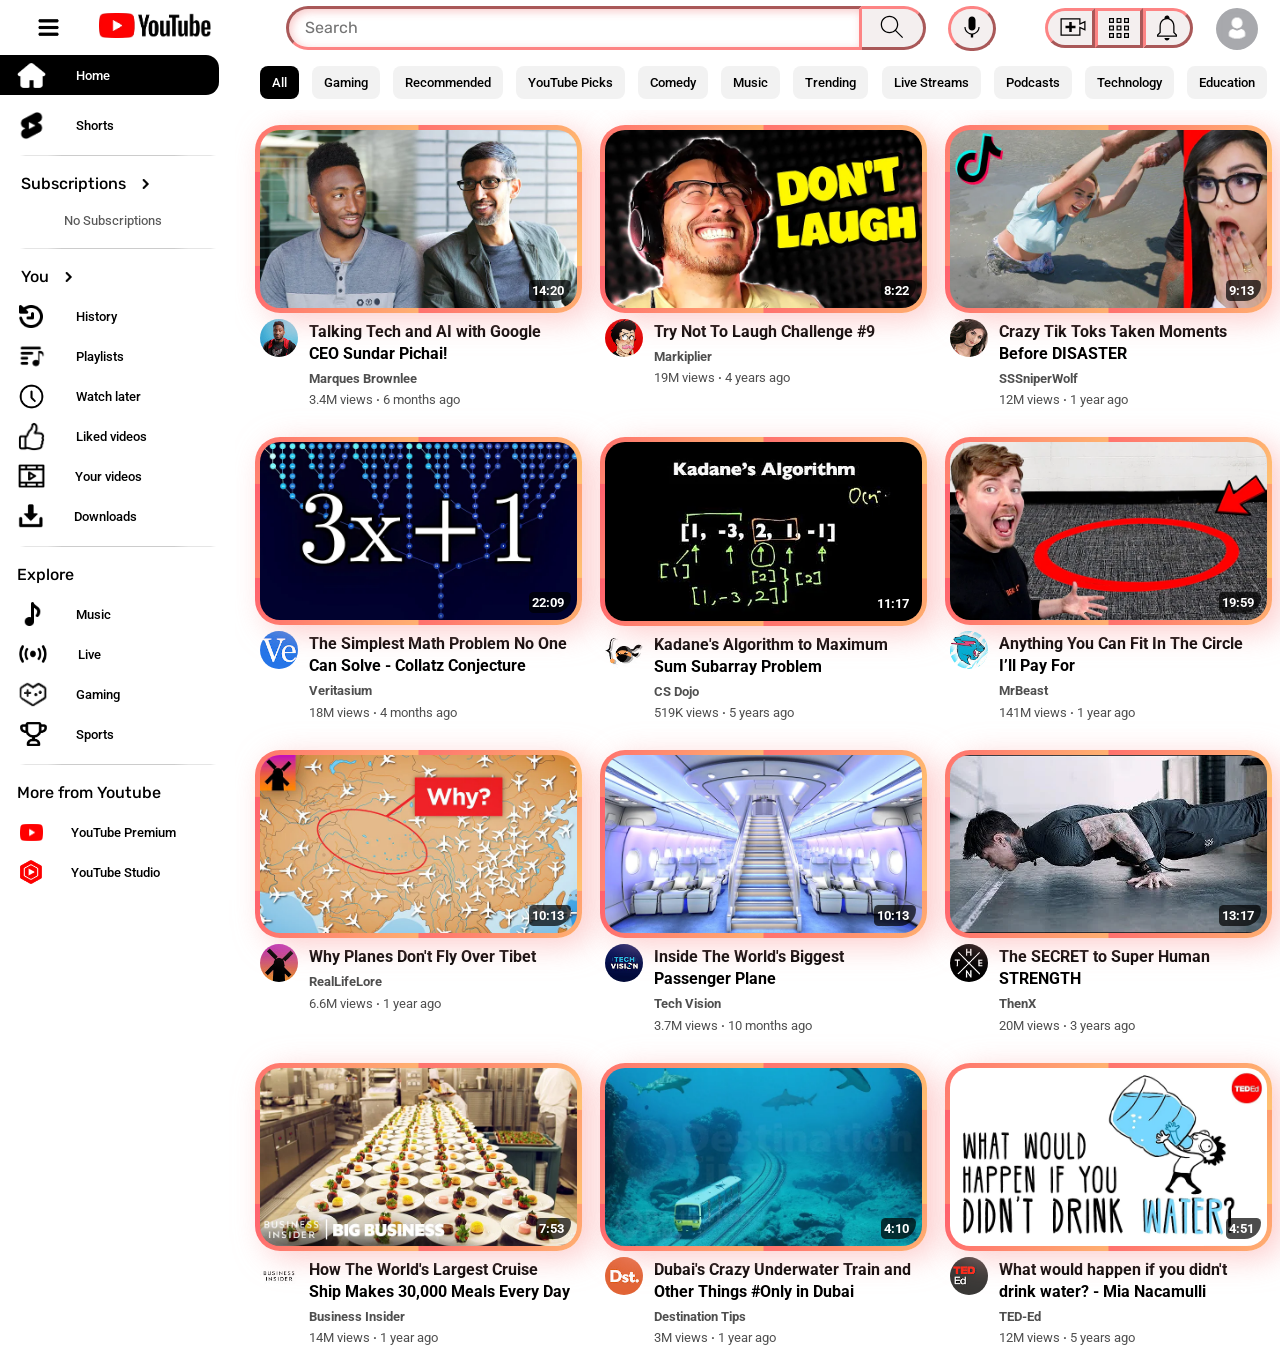
==== index.html @ a6d48680 "commit" ====
<!DOCTYPE html>
<html lang="en">
<head>
  <meta charset="UTF-8">
  <meta name="viewport" content="width=device-width, initial-scale=1.0">
  <title>YouTube - Home Of Videos</title>
  <link rel="preconnect" href="https://fonts.googleapis.com">
  <link rel="preconnect" href="https://fonts.gstatic.com" crossorigin>
  <link href="https://fonts.googleapis.com/css2?family=Rubik:ital,wght@0,300..900;1,300..900&display=swap" rel="stylesheet">
  <link rel="preconnect" href="https://fonts.googleapis.com">
  <link rel="preconnect" href="https://fonts.gstatic.com" crossorigin>
  <link href="https://fonts.googleapis.com/css2?family=Roboto:ital,wght@0,100..900;1,100..900&display=swap" rel="stylesheet">
  <link rel="stylesheet" href="styles/general.css">
  <link rel="stylesheet" href="styles/header.css">
  <link rel="stylesheet" href="styles/sidebar.css">
  <link rel="stylesheet" href="styles/video.css">
  <link rel="icon" type="image/png" href="favicon.png">
</head>
<body>

<header class="header">
  <div class="left-section">
    <button class="hamburger_menu_button">
      <img class="hamburger_menu" src="icons/hamburger-menu.png" alt="Sidebar-Toggle">
      <div class="tooltip">Sidebar Toggle</div>
    </button>
 
    <a class="youtube_header_button" href="https://www.youtube.com/">
      <img class="youtube_icon" src="icons/youtube_icon.png" alt="Youtube">
      <div class="tooltip">Home</div>
    </a>
  </div>

  <div class="middle-section">
    <div class="search-container">
      <input class="search_bar" type="text" placeholder="Search">
      <button class="search-button">
        <img class="search-icon" src="icons/search.svg">
        <div class="tooltip">Search</div>
      </button>
    </div>
    <button class="voice-button">
      <img class="voice-icon" src="icons/voice-search-icon.svg">
      <div class="tooltip">Search with your voice</div>
    </button>
  </div>

  <div class="right-section">
    <button class="upload-button">
      <img class="upload-icon" src="icons/upload.svg">
      <div class="tooltip">Create</div>
    </button>

    <button class="youtube-apps-button">
      <img class="youtube-apps-icon" src="icons/youtube-apps.svg">
      <div class="tooltip">Youtube Apps</div>
    </button>

    <button class="notifications-button">
      <img class="notifications-icon" src="icons/notifications.svg">
      <div class="tooltip">Notifications</div>
    </button>

    <button class="search-mobile-button">
      <img class="search-mobile" src="icons/search.svg">
      <div class="tooltip">Search</div>
    </button>

    <div class="channel-container">
      <button class="my-channel-button">
        <img class="my-channel-icon" src="channel_pfp/my-channel.png">
        <div class="tooltip">Your Channel</div>
      </button>

      <div class="channel-items">

        <div class="channel-info">
          <img class="my-channel-icon2" src="channel_pfp/my-channel.png">
          <div class="user-texts">
            <b class="user-text">Hi, User</b>
            <b class="user-text2">@default_handle</b>
            <b class="view-channel">View Channel</b>
          </div>
          <div class="divider-channel">
            <hr class="channel-divider">
          </div>
        </div>

        <div class="channel-buttons">
          <button class="google-account-button">
            <img class="google-account" src="icons/google-icon.png"> Google Account
          </button>

          <a href="https://youtube.com/channel_switcher">
            <button class="switch-account-button">
            <img class="switch-account" src="icons/switch-account.png">
            Switch Account
            <img class="right-arrow" src="icons/right-arrow.png">
          </button>
          </a>

          <button class="sign-out-button">
            <img class="sign-out" src="icons/sign-out.png"> Sign Out
          </button>

          <div class="divider">
            <hr class="section-divider">
          </div>
          <a href="https://studio.youtube.com/channel/">
            <button class="youtube-studio-button">
              <img class="youtube-studio" src="icons/youtube-studio.png"> YouTube Studio
            </button>
          </a>

          <a href="https://www.youtube.com/paid_memberships?ybp=mAEK">
            <button class="purchases-memberships-button">
              <img class="purchases-memberships" src="icons/purchases-memberships.png">
              Purchases & Memberships
            </button>
          </a>

          <div class="divider">
            <hr class="section-divider">
          </div>

          <a href="https://myaccount.google.com/u/0/yourdata/youtube?hl=en">
            <button class="your-data-button">
              <img class="your-data" src="icons/your-data.png"> Your Data In YouTube
            </button>
          </a>

          <button class="appearence-button">
            <img class="appearence" src="icons/appearence.png">
            Appearence: Light
            <img class="right-arrow2" src="icons/right-arrow.png">
          </button>

          <button class="display-lang-button">
            <img class="display-lang" src="icons/display-lang.png">
            Display Language: English
            <img class="right-arrow3" src="icons/right-arrow.png">
          </button>

          <button class="restricted-mode-button">
            <img class="restricted-mode" src="icons/restricted-mode.png">
            Restricted Mode: Off
            <img class="right-arrow4" src="icons/right-arrow.png">
          </button>

          <button class="location-button">
            <img class="location" src="icons/location.png">
            Location: Egypt
            <img class="right-arrow5" src="icons/right-arrow.png">
          </button>

          <button class="keyboard-shortcuts-button">
            <img class="keyboard-shortcuts" src="icons/keyboard.png">
            Keyboard Shortcuts
          </button>

          <div class="divider">
            <hr class="section-divider">
          </div>

          <a href="https://www.youtube.com/account">
            <button class="settings-button">
              <img class="settings" src="icons/settings.png"> Settings
            </button>
          </a>

          <div class="divider">
            <hr class="section-divider">
          </div>

          <button class="help-button">
            <img class="help" src="icons/help.png"> Help
          </button>

          <button class="feedback-button">
            <img class="feedback" src="icons/feedback.png"> Send Feedback
          </button>
        </div>

      </div>
    </div>
  </div>

</header>

  <section class="categories">
    <button class="mobile_sidebar_button">
      <img class="mobile_sidebar" src="icons/navigation.png">
    </button>
    <button class="category_all">All</button>
    <button>Gaming</button>
    <button>Recommended</button>
    <button>YouTube Picks</button>
    <button>Comedy</button>
    <button>Music</button>
    <button>Trending</button>
    <button>Live Streams</button>
    <button>Podcasts</button>
    <button>Technology</button>
    <button>Education</button>
    <button>Tutorials & How-To</button>
    <button>Reviews</button>
    <button>Reactions</button>
    <button>Vlogs</button>
    <button>Travel</button>
    <button>Food & Cooking</button>
    <button>Fitness</button>
    <button>Sports</button>
    <button>Highlights</button>
    <button>News</button>
    <button>Documentaries</button>
    <button>Science</button>
    <button>Animation</button>
    <button>Short Films</button>
    <button>DIY & Crafts</button>
    <button>ASMR</button>
    <button>Pranks</button>
    <button>Challenges</button>
    <button>Interviews</button>
    <button>Fashion</button>
    <button>Beauty</button>
    <button>Motivation</button>
    <button>Finance</button>
    <button>Business</button>
    <button>Startups</button>
    <button>Coding & Development</button>
    <button>AI & Machine Learning</button>
    <button>Photography</button>
    <button>Filmmaking</button>
    <button>History</button>
    <button>Cars & Motors</button>
    <button>Pets & Animals</button>
    <button>Nature</button>
    <button>Horror</button>
    <button>Mystery</button>
    <button>True Crime</button>
    <button>Kids</button>
    <button>Family</button>
    <button>Culture</button>
    <button>Memes & Internet Trends</button>
  </section>

  <nav class="sidebar">
    <div class="sidebar-buttons">
      <a href="https://youtube.com"><button class="sidebar_home_button"><img class="sidebar_home" src="icons/home.png">Home</button></a>
      <a href="https://www.youtube.com/shorts/"><button class="sidebar_shorts_button"><img class="sidebar_shorts" src="icons/shorts.png">Shorts</button></a>
    </div>
    <div class="divider">
      <hr class="section-divider">
    </div>
    <div class="subscriptions">
      <a href="https://www.youtube.com/feed/subscriptions"><p class="side_p1">Subscriptions <img class="right-arrow6" src="icons/right-arrow.png"></p></a>
      <p class="side_none1">No Subscriptions</p>
    <div class="divider">
      <hr class="section-divider-custom1">
    </div>
    <div class="you_data">
      <a href="https://www.youtube.com/feed/you"><p class="side_p2">You <img class="right-arrow7" src="icons/right-arrow.png"></p></a>
    </div>
      <a href="https://youtube.com/feed/history"><button class="sidebar_history_button"><img class="sidebar_history" src="icons/history.png">History</button></a>
      <a href="https://youtube.com/feed/playlists"><button class="sidebar_playlists_button"><img class="sidebar_playlists" src="icons/playlists.png">Playlists</button></a>   
      <a href="https://www.youtube.com/playlist?list=WL"><button class="sidebar_watch_later_button"><img class="sidebar_watch_later" src="icons/watch_later.png">Watch later</button></a>   
      <a href="https://www.youtube.com/playlist?list=LL"><button class="sidebar_liked_vids_button"><img class="sidebar_liked_vids" src="icons/liked_vids.png">Liked videos</button></a>   
      <a href="https://studio.youtube.com/channel/"><button class="sidebar_your_vids_button"><img class="sidebar_your_vids" src="icons/your_videos.png">Your videos</button></a>   
      <a href="https://youtube.com/feed/downloads"><button class="sidebar_downloads_button"><img class="sidebar_downloads" src="icons/downloaded.png">Downloads</button></a>   
    <div class="divider">
      <hr class="section-divider">
    </div>
    <p class="side_p3">Explore</p>
      <a href="https://www.youtube.com/channel/UC-9-kyTW8ZkZNDHQJ6FgpwQ"><button class="sidebar_music_button"><img class="sidebar_music" src="icons/music.png">Music</button></a>
      <a href="https://www.youtube.com/channel/UC4R8DWoMoI7CAwX8_LjQHig"><button class="sidebar_live_button"><img class="sidebar_live" src="icons/live.png">Live</button></a>   
      <a href="https://www.youtube.com/gaming"><button class="sidebar_gaming_button"><img class="sidebar_gaming" src="icons/gaming.png">Gaming</button></a>   
      <a href="https://www.youtube.com/channel/UCEgdi0XIXXZ-qJOFPf4JSKw"><button class="sidebar_sports_button"><img class="sidebar_sports" src="icons/trophy.png">Sports</button></a>
    <div class="divider">
      <hr class="section-divider">
    </div>
    <p class="side_p4">More from Youtube</p>
      <a href="https://www.youtube.com/premium"><button class="sidebar_premium_button"><img class="sidebar_premium" src="icons/youtube-icon.png">YouTube Premium</button></a>
      <a href="https://studio.youtube.com/"><button class="sidebar_studio_button"><img class="sidebar_studio" src="icons/youtube_studio.png">YouTube Studio</button></a>   
      <a href="https://music.youtube.com/"><button class="sidebar_yt_music_button"><img class="sidebar_yt_music" src="icons/youtube-music.png">YouTube Music</button></a>   
      <a href="https://www.youtubekids.com/?source=youtube_web"><button class="sidebar_kids_button"><img class="sidebar_kids" src="icons/youtube_kids.png">YouTube Kids</button></a>
    <div class="divider">
      <hr class="section-divider">
    </div>
      <a href="https://www.youtube.com/account"><button class="sidebar_settings_button"><img class="sidebar_settings" src="icons/settings.png">Settings</button></a>
      <a href="https://www.youtube.com/reporthistory"><button class="sidebar_report_history_button"><img class="sidebar_report_history" src="icons/report-history.png">Report history</button></a>   
      <button class="sidebar_help_button"><img class="sidebar_help" src="icons/help.png">Help</button>
      <button class="sidebar_feedback_button"><img class="sidebar_feedback" src="icons/feedback.png">Send feedback</button>
    <div class="divider">
      <hr class="section-divider">
    </div>
    <div class="sidebar_about_container">
      <a href="https://youtube.com/about/"><p>About</p></a>
      <a href="https://youtube.com/about/press/"><p>Press</p></a>
      <a href="https://youtube.com/about/copyright/"><p>Copyright</p></a>
      <a href="https://youtube.com/t/contact_us/"><p>Contact us</p></a>
      <a href="https://youtube.com/creators/"><p>Creators</p></a>
      <a href="https://youtube.com/ads/"><p>Advertise</p></a>
      <a href="https://developers.google.com/youtube"><p>Developers</p></a>
      <div class="sidebar_info_container">
        <a href="https://youtube.com/t/terms"><p>Terms</p></a>
        <a href="https://youtube.com/t/privacy"><p>Privacy</p></a>
        <a href="https://youtube.com/about/policies/"><p>Policy & Safety</p></a>
        <a href="https://www.youtube.com/howyoutubeworks/?utm_campaign=ytgen&utm_source=ythp&utm_medium=LeftNav&utm_content=txt&u=https%3A%2F%2Fwww.youtube.com%2Fhowyoutubeworks%3Futm_source%3Dythp%26utm_medium%3DLeftNav%26utm_campaign%3Dytgen"><p>How YouTube works</p></a>
        <a href="https://www.youtube.com/new"><p>Test new features</p></a>
      </div>
      <p class="sidebar_app_info">© 2026 Google LLC</p>
    </div>
    </div>
  </nav>

  <main class="main-content">

    <section class="video-section">
      <div class="video-grid">
        <div class="video-preview">
          <div class="thumbnail-row">
            <a href="https://www.youtube.com/watch?v=n2RNcPRtAiY">
              <img class="thumbnail" src="thumbnails/thumbnail-1.jpg" alt="Talking Tech and AI with Google CEO Sundar Pichai!">
            </a>
            <div class="video-time_length">14:20</div>
          </div>
          <div class="video-info-grid">
            <div class="channel">
              <img class="pfp" src="channel_pfp/channel-1.jpeg" alt="Marques Brownlee">
            </div>
            <div class="video-info">
              <p class="video-text">Talking Tech and AI with Google CEO Sundar Pichai!</p>
              <p class="video-author">Marques Brownlee</p>
              <p class="video-stats">3.4M views <b>·</b> 6 months ago</p>
            </div>
          </div>
        </div>

        <div class="video-preview">
          <div class="thumbnail-row">
            <a href="https://www.youtube.com/watch?v=mP0RAo9SKZk">
              <img class="thumbnail" src="thumbnails/thumbnail-2.webp" alt="Try Not To Laugh Challenge #9">
            </a>
            <div class="video-time_length">8:22</div>
          </div>
          <div class="video-info-grid">
            <div class="channel">
              <img class="pfp" src="channel_pfp/channel-2.jpeg" alt="Markiplier">
            </div>
            <div class="video-info">
              <p class="video-text">Try Not To Laugh Challenge #9</p>
              <p class="video-author">Markiplier</p>
              <p class="video-stats">19M views <b>·</b> 4 years ago</p>
            </div>
          </div>
        </div>

        <div class="video-preview">
          <div class="thumbnail-row">
            <a href="https://www.youtube.com/watch?v=FgjPQQeTh1w">
              <img class="thumbnail" src="thumbnails/thumbnail-3.webp" alt="Crazy Tik Toks Taken Moments Before DISASTER">
            </a>
            <div class="video-time_length">9:13</div>
          </div>
          <div class="video-info-grid">
            <div class="channel">
              <img class="pfp" src="channel_pfp/channel-3.jpeg" alt="SSSniperWolf">
            </div>
            <div class="video-info">
              <p class="video-text">Crazy Tik Toks Taken Moments Before DISASTER</p>
              <p class="video-author">SSSniperWolf</p>
              <p class="video-stats">12M views <b>·</b> 1 year ago</p>
            </div>
          </div>
        </div>

        <div class="video-preview">
          <div class="thumbnail-row">
            <a href="https://www.youtube.com/watch?v=094y1Z2wpJg">
              <img class="thumbnail" src="thumbnails/thumbnail-4.webp" alt="The Simplest Math Problem No One Can Solve - Collatz Conjecture">
            </a>
            <div class="video-time_length">22:09</div>
          </div>
          <div class="video-info-grid">
            <div class="channel">
              <img class="pfp" src="channel_pfp/channel-4.jpeg" alt="Veritasium">
            </div>
            <div class="video-info">
              <p class="video-text">The Simplest Math Problem No One Can Solve - Collatz Conjecture</p>
              <p class="video-author">Veritasium</p>
              <p class="video-stats">18M views <b>·</b> 4 months ago</p>
            </div>
          </div>
        </div>

        <div class="video-preview">
          <div class="thumbnail-row">
            <a href="https://www.youtube.com/watch?v=86CQq3pKSUw">
              <img class="thumbnail" src="thumbnails/thumbnail-5.webp" alt="Kadane's Algorithm to Maximum Sum Subarray Problem">
            </a>
            <div class="video-time_length">11:17</div>
          </div>
          <div class="video-info-grid">
            <div class="channel">
              <img class="pfp" src="channel_pfp/channel-5.jpeg" alt="CS Dojo">
            </div>
            <div class="video-info">
              <p class="video-text">Kadane's Algorithm to Maximum Sum Subarray Problem</p>
              <p class="video-author">CS Dojo</p>
              <p class="video-stats">519K views <b>·</b> 5 years ago</p>
            </div>
          </div>
        </div>

        <div class="video-preview">
          <div class="thumbnail-row">
            <a href="https://www.youtube.com/watch?v=yXWw0_UfSFg">
              <img class="thumbnail" src="thumbnails/thumbnail-6.webp" alt="Anything You Can Fit In The Circle I’ll Pay For">
            </a>
            <div class="video-time_length">19:59</div>
          </div>
          <div class="video-info-grid">
            <div class="channel">
              <img class="pfp" src="channel_pfp/channel-6.jpeg" alt="MrBeast">
            </div>
            <div class="video-info">
              <p class="video-text">Anything You Can Fit In The Circle I’ll Pay For</p>
              <p class="video-author">MrBeast</p>
              <p class="video-stats">141M views <b>·</b> 1 year ago</p>
            </div>
          </div>
        </div>

        <div class="video-preview">
          <div class="thumbnail-row">
            <a href="https://www.youtube.com/watch?v=fNVa1qMbF9Y">
              <img class="thumbnail" src="thumbnails/thumbnail-7.webp" alt="Why Planes Don't Fly Over Tibet">
            </a>
            <div class="video-time_length">10:13</div>
          </div>
          <div class="video-info-grid">
            <div class="channel">
              <img class="pfp" src="channel_pfp/channel-7.jpeg" alt="RealLifeLore">
            </div>
            <div class="video-info">
              <p class="video-text">Why Planes Don't Fly Over Tibet</p>
              <p class="video-author">RealLifeLore</p>
              <p class="video-stats">6.6M views <b>·</b> 1 year ago</p>
            </div>
          </div>
        </div>

        <div class="video-preview">
          <div class="thumbnail-row">
            <a href="https://www.youtube.com/watch?v=lFm4EM1juls">
              <img class="thumbnail" src="thumbnails/thumbnail-8.webp" alt="Inside The World's Biggest Passenger Plane">
            </a>
            <div class="video-time_length">10:13</div>
          </div>
          <div class="video-info-grid">
            <div class="channel">
              <img class="pfp" src="channel_pfp/channel-8.jpeg" alt="Tech Vision">
            </div>
            <div class="video-info">
              <p class="video-text">Inside The World's Biggest Passenger Plane</p>
              <p class="video-author">Tech Vision</p>
              <p class="video-stats">3.7M views <b>·</b> 10 months ago</p>
            </div>
          </div>
        </div>

        <div class="video-preview">
          <div class="thumbnail-row">
            <a href="https://www.youtube.com/watch?v=ixmxOlcrlUc">
              <img class="thumbnail" src="thumbnails/thumbnail-9.webp" alt="The SECRET to Super Human STRENGTH">
            </a>
            <div class="video-time_length">13:17</div>
          </div>
          <div class="video-info-grid">
            <div class="channel">
              <img class="pfp" src="channel_pfp/channel-9.jpeg" alt="ThenX">
            </div>
            <div class="video-info">
              <p class="video-text">The SECRET to Super Human STRENGTH</p>
              <p class="video-author">ThenX</p>
              <p class="video-stats">20M views <b>·</b> 3 years ago</p>
            </div>
          </div>
        </div>

        <div class="video-preview">
          <div class="thumbnail-row">
            <a href="https://www.youtube.com/watch?v=R2vXbFp5C9o">
              <img class="thumbnail" src="thumbnails/thumbnail-10.webp" alt="How The World's Largest Cruise Ship Makes 30,000 Meals Every Day">
            </a>
            <div class="video-time_length">7:53</div>
          </div>
          <div class="video-info-grid">
            <div class="channel">
              <img class="pfp" src="channel_pfp/channel-10.jpeg" alt="Business Insider">
            </div>
            <div class="video-info">
              <p class="video-text">How The World's Largest Cruise Ship Makes 30,000 Meals Every Day</p>
              <p class="video-author">Business Insider</p>
              <p class="video-stats">14M views <b>·</b> 1 year ago</p>
            </div>
          </div>
        </div>

        <div class="video-preview">
          <div class="thumbnail-row">
            <a href="https://www.youtube.com/watch?v=0nZuYyXET3s">
              <img class="thumbnail" src="thumbnails/thumbnail-11.webp" alt="Dubai's Crazy Underwater Train and Other Things #Only in Dubai">
            </a>
            <div class="video-time_length">4:10</div>
          </div>
          <div class="video-info-grid">
            <div class="channel">
              <img class="pfp" src="channel_pfp/channel-11.jpeg" alt="Destination Tips">
            </div>
            <div class="video-info">
              <p class="video-text">Dubai's Crazy Underwater Train and Other Things #Only in Dubai</p>
              <p class="video-author">Destination Tips</p>
              <p class="video-stats">3M views <b>·</b> 1 year ago</p>
            </div>
          </div>
        </div>

        <div class="video-preview">
          <div class="thumbnail-row">
            <a href="https://www.youtube.com/watch?v=9iMGFqMmUFs">
              <img class="thumbnail" src="thumbnails/thumbnail-12.webp" alt="What would happen if you didn't drink water? - Mia Nacamulli">
            </a>
            <div class="video-time_length">4:51</div>
          </div>
          <div class="video-info-grid">
            <div class="channel">
              <img class="pfp" src="channel_pfp/channel-12.jpeg" alt="Destination Tips">
            </div>
            <div class="video-info">
              <p class="video-text">What would happen if you didn't drink water? - Mia Nacamulli</p>
              <p class="video-author">TED-Ed</p>
              <p class="video-stats">12M views <b>·</b> 5 years ago</p>
            </div>
          </div>
        </div>

      </div>
    </section>
  </main>

  <nav class="mobile-nav"></nav>

  <script>
    const channelContainer = document.querySelector('.channel-container');
    const channelIcon = document.querySelector('.my-channel-icon');

    channelIcon.addEventListener('click', e => {
      e.stopPropagation();
      channelContainer.classList.toggle('active');
    });

    document.addEventListener('click', e => {
      if (!channelContainer.contains(e.target)) {
        channelContainer.classList.remove('active');
      }
    });
  </script>

  <script>
    if ("serviceWorker" in navigator) {
      navigator.serviceWorker.register("/sw.js");
    }
  </script>
</body>
</html>
---- styles/general.css ----
* {
  scrollbar-width: auto;
  scrollbar-color: rgb(223, 223, 223) white;
}

body {
  font-family: Roboto, Rubik, Arial;
  padding-top: 125px;
  padding-left: 255px;
  padding-right: 18px;
  padding-bottom: 10px;
  background: white;
  transition: padding-left 0.3s ease;
  font-family: Roboto, Arial, sans-serif; 
  margin: 0;
}

.header,
.categories {
  transform: translateZ(0);
  backface-visibility: hidden;
}

.video-grid {
  position: relative;
  z-index: 1;
}

p {
  margin-top: 0;
  margin-bottom: 0;
}

a {
  text-decoration: none;
}

.categories {
  position: fixed;
  display: flex;
  flex-wrap: nowrap;
  gap: 13px;
  visibility: visible;
  margin: 15px 1px; 
  margin-bottom: 17px;
  padding-left: 40px;
  z-index: 900;
  top: 55px;
  transform: translateY(-15px);
  left: 219px;
  right: 0;
  width: calc(100% - 255px);
  height: 55px;
  background: rgba(255, 255, 255);
  overflow-x: visible;
  overflow-y: hidden;
  scrollbar-width: none;
}

.categories button {
  display: flex;
  align-self: center;
  width: fit-content;
  white-space: nowrap;
  box-sizing: border-box;
  margin-right: 0.08px;
  border-radius: 8px;
  font-family: Roboto, Arial, sans-serif;
  padding: 9px 12px;
  border: none;
  background-color: rgb(242, 242, 242);
  transition: filter 0.15s ease-in-out;
  font-size: 13px;
  font-weight: 500;
}

.category_all {
  background-color: black !important;
  color: white !important;
}

.mobile_sidebar {
  width: 24px;
  height: 24px;
}

.mobile_sidebar_button {
  display: none !important;
  visibility: hidden;
  justify-content: center;
  align-items: center;
  background-color: rgb(239, 239, 239) !important;
  width: 45px !important; 
  height: 37px !important;  
}

.categories button:hover {
  filter: brightness(0.9);
  cursor: pointer;
}

@media (max-width: 900px) {
  .categories {
    left: 0;
    width: 100%;
    padding-left: 15px;
  }
}

@media (max-width: 768px) {
  .mobile_sidebar_button {
    display: flex !important;
    visibility: visible;
  }
}
---- styles/header.css ----
.header {
  display: flex;
  align-items: center;
  height: 55px;
  position: fixed;
  padding: 0 16px;
  z-index: 1000;
  top: 0;
  left: 0;
  right: 0;
  background: white;
}

.tooltip {
  display: flex;
  justify-self: center;
  color: white;
  position: absolute;
  background-color: rgb(174, 174, 174);
  font-family: Roboto, Rubik, Arial, sans-serif;
  padding: 5px 7px;
  padding-bottom: 6px;
  bottom: -35px;
  border-radius: 3px;
  font-weight: 550;
  z-index: 10;
  opacity: 0;
  transition: opacity 0.2s ease-in-out;
  text-wrap: nowrap;
}

.tooltip:hover {
  opacity: 0 !important;
}

.left-section {
  display: flex;
  align-items: center;
  width: 200px;
}

.hamburger_menu_button {
  background-color: white;
  padding: 4px 9px;
  padding-bottom: 3px;
  margin: 0;
  margin-top: 1px;
  margin-left: 12px;
  margin-right: 30px;
  border-radius: 100%;
  border: none;
  transition: filter 0.2s ease-in-out;
}

.hamburger_menu:hover .hamburger_menu_button {
  cursor: pointer;
  background: rgb(230, 230, 230);
}

.hamburger_menu {
  height: 27px;
  width: 23px;
}

.hamburger_menu:hover {
  cursor: pointer;
}

.hamburger_menu_button .tooltip {
  margin-left: 33px;
  bottom: -25px;
}

.hamburger_menu_button:hover .tooltip {
  opacity: 0.95;
}

.youtube_icon {
  height: 25px;
  margin-top: 0.8px;
}

.youtube_icon:hover {
  cursor: pointer;
}

.youtube_header_button .tooltip {
  font-size: 13px;
  bottom: -22px;
  margin-left: 110px;
}

.youtube_header_button:hover .tooltip {
  opacity: 0.9;
}

.middle-section {
  display: flex;
  flex: 1;
  align-items: center;
  justify-content: center;
  margin: 0 35px;
  gap: 10px;
}

.search-container {
  display: flex;
  flex: 1;
  flex-grow: 1;
  flex-shrink: 1;
  flex-basis: 0%;
  max-width: 640px;
  min-width: 0;
  padding: 0 12px;
  justify-content: center;
}

.search_bar {
  flex: 1;
  flex-grow: 1;
  flex-shrink: 1;
  flex-basis: 0%;
  width: 0;
  min-width: 0;
  height: 44px;
  font-size: 16px;
  font-weight: 410;
  border-top-left-radius: 100px;
  border-bottom-left-radius: 100px;
  padding-left: 16px;
  border-width: 3.5px;
  border-color: rgb(253, 132, 132);
  box-shadow: inset 2.5px 2.5px 8px rgba(232, 80, 80, 0.3);
  box-sizing: border-box;
  overflow: hidden;
  outline: none;
}

.search_bar::placeholder {
  font-family: Rubik, Arial, sans-serif;
}

.search-button {
  width: 64px;
  height: 44px;
  background-color: rgb(244, 239, 239);
  border-top-right-radius: 100px;
  border-bottom-right-radius: 100px;
  margin: 0;
  padding-right: 7px;
  border-width: 3.5px;
  border-color: rgb(253, 132, 132);
  border-left: none;
  transition: box-shadow 0.4s ease-in-out;
  box-sizing: border-box;
}

.search-button:hover {
  cursor: pointer;
  box-shadow: 1px 1px 20px rgba(240, 156, 156, 0.7);
}

.search-button .tooltip {
  margin-left: 42px;
}

.search-button:hover .tooltip {
  opacity: 0.9;
}

.search-icon {
  height: 34px;
  width: 30px;
}

.voice-button {
  display: flex;
  align-items: center;
  padding-bottom: 3px;
  margin-top: 1px;
  padding-right: 6px;
  height: 45px;
  width: 48px;
  background-color: rgb(244, 239, 239);
  justify-content: center;
  border-radius: 40px;
  border-width: 3.5px;
  border-color: rgb(253, 132, 132);
  transition: box-shadow 0.4s ease-in-out;
}

.voice-button:hover {
  cursor: pointer;
  box-shadow: 1px 1px 20px rgba(240, 156, 156, 0.7);
}

.voice-button:hover .tooltip {
  opacity: 0.9;
}

.voice-icon {
  height: 28px;
  width: 28px;
}

.right-section {
  display: flex;
  align-items: center;
  justify-content: flex-end;
  max-width: 210px;
}

.upload-button,
.youtube-apps-button,
.notifications-button {
  height: 40px;
  width: 45px;
  background-color: rgb(244, 239, 239);
  border-width: 3.5px;
  border-color: rgb(253, 132, 132);
  transition: box-shadow 0.2s ease-in-out;
}

.upload-button {
  border-top-left-radius: 50px;
  border-bottom-left-radius: 50px;
  padding-left: 9.5px;
  padding-right: 34.5px;
}

.upload-button .tooltip {
  margin-left: 28px;
}

.upload-button:hover .tooltip {
  opacity: 0.9;
}

.youtube-apps-button {
  padding-top: 1.6px;
  padding-right: 36px;
}

.youtube-apps-button .tooltip {
  margin-left: 33px;
}

.youtube-apps-button:hover .tooltip {
  opacity: 0.9;
}

.notifications-button {
  border-top-right-radius: 50px;
  border-bottom-right-radius: 50px;
  padding-top: 1.6px;
  padding-right: 38px;
  margin-right: 7px;
}

.notifications-button .tooltip {
  margin-left: 33px;
}

.notifications-button:hover .tooltip {
  opacity: 0.9;
}

.search-mobile-button {
  visibility: hidden;
  margin: 0;
  padding: 0;
}

.search-mobile-button .tooltip {
  margin-left: 36px;
}

.search-mobile-button:hover .tooltip {
  opacity: 0.9;
}

.upload-button,
.youtube-apps-button,
.notifications-button {
  margin-top: 1px;
}

.upload-button:hover,
.youtube-apps-button:hover,
.notifications-button:hover {
  cursor: pointer;
  box-shadow: 1px 1px 20px rgba(240, 156, 156, 0.6);
}

.upload-icon,
.youtube-apps-icon,
.notifications-icon {
  height: 30px;
  width: 30px;
}

.search-button,
.voice-button,
.upload-button,
.youtube-apps-button,
.notifications-button {
  position: relative;
}

.channel-container {
  position: relative;
  z-index: 21;
}

.channel-items {
  position: absolute;
  top: 55px;
  right: 0;
  width: 260px;
  padding-top: 3px;
  padding-bottom: 18px;
  background-color: white;
  border-radius: 20px;
  box-shadow: 0 8px 25px rgba(0,0,0,0.15);
  visibility: hidden;
  opacity: 0;
  transition: opacity 0.3s ease-in-out;
  display: flex;
  flex-direction: column;
  max-height: calc(100vh - 90px);
  z-index: 5000 !important;
}

.channel-items button {
  width: 100%;
  box-sizing: border-box;
}

.channel-info {
  display: flex;
  width: 100%;
  border-radius: 20px;
  flex-wrap: wrap;
  place-self: center;
  align-items: center;
  gap: 10px;
  position: sticky;
  top: 0;
  background: white;
  z-index: 10;
  padding: 0;
}

.user-texts {
  display: flex;
  flex-direction: column;
  justify-content: center;
}

.user-text {
  display: block;
  font-family: Rubik, Roboto, Arial, sans-serif;
  margin-top: 13px;
  font-size: 15px;
  font-weight: 480;
}

.user-text2 {
  display: block;
  font-size: 13px;
  font-family: Rubik, Roboto, Arial, sans-serif;
  margin-top: 1px;
  margin-bottom: 5px;
  font-weight: 480;
  color: rgb(40, 43, 54);
}

.view-channel {
  display: block;
  font-size: 13px;
  font-family: Rubik, Roboto, Arial, sans-serif;
  margin-top: 1px;
  font-weight: 480;
  color: rgb(38, 65, 162);
}

.view-channel:hover {
  cursor: pointer;
  text-decoration: underline;
  text-decoration-color: blue;
  text-decoration-thickness: 1.5;
}

hr.channel-divider {
  display: block;
  border: none;
  border-top: 1.5px solid #ccc;
  border-radius: 50%;
  width: 100%;
  margin: 0;
  margin-top: 10px;
}

.divider-channel {
  justify-content: center;
  flex-basis: 100%;
  margin: 0;
  width: 100%;
}

.divider {
  place-items: center;
}

hr.section-divider {
  border: none;
  border-top: 1.5px solid #ccc;
  border-radius: 50%;
  width: 200px;
  margin-top: 10px;
}

.channel-buttons {
  overflow-y: visible;
  overflow-x: hidden;
  scrollbar-width: none;
}

.channel-buttons:hover {
  scrollbar-width: thin;
}

.channel-container.active .channel-items {
  visibility: visible;
  opacity: 1;
}

.my-channel-button {
  display: inline-block;
  background-color: transparent;
  border: none;
  margin: 5px 0 0 6px;
}

.my-channel-icon2 {
  display: inline-block;
  height: 39px;
  width: 39px;
  border-radius: 50%;
  margin-left: 17px;
  margin-right: 4px;
  margin-top: 9px;
}

.my-channel-icon {
  transition: box-shadow 0.3s ease-in-out;
  display: inline-block;
  height: 42px;
  width: 42px;
  border-radius: 50%;
}

.my-channel-icon:hover {
  box-shadow: 1px 1px 15px rgba(94, 93, 93, 0.5);
  cursor: pointer;
}

.my-channel-button .tooltip {
  bottom: -28px;
  margin-left: 30px;
}

.my-channel-button:hover .tooltip {
  opacity: 0.9;
}

.switch-account {
  display: inline-block;
  margin-bottom: -7px;
  margin-right: 8.5px;
  margin-left: 4px;
  width: 21px;
  height: 23px;
}

.switch-account-button {
  position: relative;
  display: block;
  margin: 0;
  padding: 4px;
  padding-left: 7px;
  padding-top: 9px;
  padding-bottom: 9px;
  text-align: left;
  background: white;
  border: none;
  font-weight: 450;
  font-size: 14.5px;
  font-family: Rubik, Arial, sans-serif;
  transition: background-color 0.2s ease-in-out;
  transition: color 0.2s ease-in-out;
}

.right-arrow {
  display: inline-block;
  position: absolute;
  right: 4px;
  top: 27%;
  width: 14px;
  height: 13px;
  transform: translateY(1.5px);
}

.switch-account-button:hover {
  background-color: rgb(209, 209, 209);
  color: white;
  cursor: pointer;
}

.switch-account-button:hover .switch-account {
  content: url("../icons/switch-account\ -\ white.png");
}

.switch-account-button:hover .right-arrow {
  content: url("../icons/right-arrow\ -\ white.png");
}

.google-account-button {
  position: relative;
  display: block;
  padding: 4px;
  padding-left: 7px;
  padding-top: 3px;
  padding-bottom: 9px;
  margin: 0;
  margin-top: 5px;
  text-align: left;
  background: white;
  border: none;
  font-weight: 450;
  font-size: 14.5px;
  font-family: Rubik, Arial, sans-serif;
  transition: background-color 0.2s ease-in-out;
  transition: color 0.2s ease-in-out;
}

.google-account {
  display: inline-block;
  margin-right: 9px;
  margin-left: 5.5px;
  width: 19px;
  height: 19px;
  transform: translateY(4px);
}

.google-account-button:hover {
  background-color: rgb(209, 209, 209);
  color: white;
  cursor: pointer;
}

.google-account-button:hover .google-account {
  content: url("../icons/google-icon\ -\ white.png");
}

.sign-out-button {
  position: relative;
  display: block;
  padding: 4px;
  padding-left: 7px;
  padding-top: 3px;
  padding-bottom: 9px;
  margin: 0;
  text-align: left;
  background: white;
  border: none;
  font-weight: 450;
  font-size: 14.5px;
  font-family: Rubik, Arial, sans-serif;
  transition: background-color 0.2s ease-in-out;
  transition: color 0.2s ease-in-out;
}

.sign-out {
  display: inline-block;
  margin-right: 11px;
  margin-left: 3.5px;
  width: 19px;
  height: 19px;
  transform: translateY(4px);
}

.sign-out-button:hover {
  background-color: rgb(209, 209, 209);
  color: white;
  cursor: pointer;
}

.sign-out-button:hover .sign-out {
  content: url("../icons/sign-out\ -\ white.png");
}

hr.section-divider {
  border: none;
  border-top: 1.5px solid #ccc;
  border-radius: 50%;
  width: 200px;
  margin-top: 10px;
}

.youtube-studio-button {
  position: relative;
  display: block;
  padding: 4px;
  padding-left: 7px;
  padding-top: 4px;
  padding-bottom: 10px;
  margin: 0;
  text-align: left;
  background: white;
  border: none;
  font-weight: 450;
  font-size: 14.5px;
  font-family: Rubik, Arial, sans-serif;
  transition: background-color 0.2s ease-in-out;
  transition: color 0.2s ease-in-out;
}

.youtube-studio {
  display: inline-block;
  margin-right: 11px;
  margin-bottom: -3px;
  margin-left: 3px;
  width: 24px;
  height: 24px;
  transform: translateY(3px);
}

.youtube-studio-button:hover {
  background-color: rgb(209, 209, 209);
  color: white;
  cursor: pointer;
}

.youtube-studio-button:hover .youtube-studio {
  content: url("../icons/youtube-studio\ -\ white.png");
}

.purchases-memberships-button {
  position: relative;
  display: block;
  padding: 4px;
  padding-left: 7px;
  padding-top: 4px;
  padding-bottom: 10px;
  margin: 0;
  text-align: left;
  background: white;
  border: none;
  font-weight: 450;
  font-size: 14.5px;
  font-family: Rubik, Arial, sans-serif;
  transition: background-color 0.2s ease-in-out;
  transition: color 0.2s ease-in-out;
}

.purchases-memberships {
  display: inline-block;
  margin-right: 11px;
  margin-bottom: -3px;
  margin-left: 3px;
  width: 24px;
  height: 24px;
  transform: translateY(3px);
}

.purchases-memberships-button:hover {
  background-color: rgb(209, 209, 209);
  color: white;
  cursor: pointer;
}

.purchases-memberships-button:hover .purchases-memberships {
  content: url("../icons/purchases-memberships\ -\ white.png");
}

hr.section-divider {
  border: none;
  border-top: 1.5px solid #ccc;
  border-radius: 50%;
  width: 200px;
  margin-top: 10px;
}

.your-data-button {
  position: relative;
  display: block;
  padding: 4px;
  padding-left: 7px;
  padding-top: 4px;
  padding-bottom: 10px;
  margin: 0;
  text-align: left;
  background: white;
  border: none;
  font-weight: 450;
  font-size: 14.5px;
  font-family: Rubik, Arial, sans-serif;
  transition: background-color 0.2s ease-in-out;
  transition: color 0.2s ease-in-out;
}

.your-data {
  display: inline-block;
  margin-right: 11px;
  margin-bottom: -3px;
  margin-left: 3px;
  width: 24px;
  height: 24px;
  transform: translateY(3px);
}

.your-data-button:hover {
  background-color: rgb(209, 209, 209);
  color: white;
  cursor: pointer;
}

.your-data-button:hover .your-data {
  content: url("../icons/your-data\ -\ white.png");
}

.appearence-button {
  position: relative;
  display: block;
  padding: 4px;
  padding-left: 7px;
  padding-top: 4px;
  padding-bottom: 10px;
  margin: 0;
  text-align: left;
  background: white;
  border: none;
  font-weight: 450;
  font-size: 14.5px;
  font-family: Rubik, Arial, sans-serif;
  transition: background-color 0.2s ease-in-out;
  transition: color 0.2s ease-in-out;
}

.appearence {
  display: inline-block;
  margin-right: 11px;
  margin-bottom: -3px;
  margin-left: 3px;
  width: 24px;
  height: 24px;
  transform: translateY(3px);
}

.right-arrow2 {
  display: inline-block;
  position: absolute;
  right: 4px;
  top: 27%;
  width: 14px;
  height: 13px;
  transform: translateY(1.5px);
}

.appearence-button:hover {
  background-color: rgb(209, 209, 209);
  color: white;
  cursor: pointer;
}

.appearence-button:hover .appearence {
  content: url("../icons/appearence\ -\ white.png");
}

.appearence-button:hover .right-arrow2 {
  content: url("../icons/right-arrow\ -\ white.png");
}

.display-lang-button {
  position: relative;
  display: block;
  padding: 4px;
  padding-left: 7px;
  padding-top: 4px;
  padding-bottom: 10px;
  margin: 0;
  text-align: left;
  background: white;
  border: none;
  font-weight: 450;
  font-size: 13px;
  font-family: Rubik, Arial, sans-serif;
  transition: background-color 0.2s ease-in-out;
  transition: color 0.2s ease-in-out;
}

.display-lang {
  display: inline-block;
  margin-right: 11px;
  margin-bottom: -3px;
  margin-left: 3px;
  width: 24px;
  height: 24px;
  transform: translateY(3px);
}

.right-arrow3 {
  display: inline-block;
  position: absolute;
  right: 4px;
  top: 27%;
  width: 14px;
  height: 13px;
  transform: translateY(1.5px);
}

.display-lang-button:hover {
  background-color: rgb(209, 209, 209);
  color: white;
  cursor: pointer;
}

.display-lang-button:hover .display-lang {
  content: url("../icons/display-lang\ -\ white.png");
}

.display-lang-button:hover .right-arrow3 {
  content: url("../icons/right-arrow\ -\ white.png");
}

.restricted-mode-button {
  position: relative;
  display: block;
  padding: 4px;
  padding-left: 7px;
  padding-top: 4px;
  padding-bottom: 10px;
  margin: 0;
  text-align: left;
  background: white;
  border: none;
  font-weight: 450;
  font-size: 14.5px;
  font-family: Rubik, Arial, sans-serif;
  transition: background-color 0.2s ease-in-out;
  transition: color 0.2s ease-in-out;
}

.restricted-mode {
  display: inline-block;
  margin-right: 10px;
  margin-bottom: -3px;
  margin-left: 3px;
  width: 24px;
  height: 24px;
  transform: translateY(3px);
}

.right-arrow4 {
  display: inline-block;
  position: absolute;
  right: 4px;
  top: 27%;
  width: 14px;
  height: 13px;
  transform: translateY(1.5px);
}

.restricted-mode-button:hover {
  background-color: rgb(209, 209, 209);
  color: white;
  cursor: pointer;
}

.restricted-mode-button:hover .restricted-mode {
  content: url("../icons/restricted-mode\ -\ white.png");
}

.restricted-mode-button:hover .right-arrow4 {
  content: url("../icons/right-arrow\ -\ white.png");
}

.location-button {
  position: relative;
  display: block;
  padding: 4px;
  padding-left: 7px;
  padding-top: 5px;
  padding-bottom: 11px;
  margin: 0;
  text-align: left;
  background: white;
  border: none;
  font-weight: 450;
  font-size: 14.5px;
  font-family: Rubik, Arial, sans-serif;
  transition: background-color 0.2s ease-in-out;
  transition: color 0.2s ease-in-out;
}

.location {
  display: inline-block;
  margin-right: 12px;
  margin-bottom: -5px;
  margin-left: 4.5px;
  width: 21px;
  height: 24px;
  transform: translateY(2px);
}

.right-arrow5 {
  display: inline-block;
  position: absolute;
  right: 4px;
  top: 27%;
  width: 14px;
  height: 13px;
  transform: translateY(1.5px);
}

.location-button:hover {
  background-color: rgb(209, 209, 209);
  color: white;
  cursor: pointer;
}

.location-button:hover .location {
  content: url("../icons/location\ -\ white.png");
}

.location-button:hover .right-arrow5 {
  content: url("../icons/right-arrow\ -\ white.png");
}

.keyboard-shortcuts-button {
  display: block;
  padding: 4px;
  padding-left: 7px;
  padding-top: 10px;
  padding-bottom: 11px;
  margin: 0;
  text-align: left;
  background: white;
  border: none;
  font-weight: 450;
  font-size: 14.5px;
  font-family: Rubik, Arial, sans-serif;
  transition: background-color 0.2s ease-in-out;
  transition: color 0.2s ease-in-out;
}

.keyboard-shortcuts {
  display: inline-block;
  margin-right: 10px;
  margin-bottom: -2px;
  margin-left: 2.8px;
  width: 25px;
  height: 18px;
  transform: translateY(2px);
}

.keyboard-shortcuts-button:hover {
  background-color: rgb(209, 209, 209);
  color: white;
  cursor: pointer;
}

.keyboard-shortcuts-button:hover .keyboard-shortcuts {
  content: url("../icons/keyboard\ -\ white.png");
}

.settings-button {
  display: block;
  padding: 4px;
  padding-left: 7px;
  padding-top: 7px;
  padding-bottom: 12px;
  margin: 0;
  text-align: left;
  background: white;
  border: none;
  font-weight: 450;
  font-size: 14.5px;
  font-family: Rubik, Arial, sans-serif;
  transition: background-color 0.2s ease-in-out;
  transition: color 0.2s ease-in-out;
}

.settings {
  display: inline-block;
  margin-right: 12px;
  margin-bottom: -2px;
  margin-left: 4px;
  width: 22px;
  height: 21px;
  transform: translateY(3px);
}

.settings-button:hover {
  background-color: rgb(209, 209, 209);
  color: white;
  cursor: pointer;
}

.settings-button:hover .settings {
  content: url("../icons/settings\ -\ white.png");
}

.help-button {
  display: block;
  padding: 4px;
  padding-left: 7px;
  padding-top: 7px;
  padding-bottom: 12px;
  margin: 0;
  text-align: left;
  background: white;
  border: none;
  font-weight: 450;
  font-size: 14.5px;
  font-family: Rubik, Arial, sans-serif;
  transition: background-color 0.2s ease-in-out;
  transition: color 0.2s ease-in-out;
}

.help {
  display: inline-block;
  margin-right: 8px;
  margin-bottom: -2px;
  margin-left: 3.7px;
  width: 21.5px;
  height: 21px;
  transform: translateY(3px);
}

.help-button:hover {
  background-color: rgb(209, 209, 209);
  color: white;
  cursor: pointer;
}

.help-button:hover .help {
  content: url("../icons/help\ -\ white.png");
}

.feedback-button {
  display: block;
  padding: 4px;
  padding-left: 7px;
  padding-top: 7px;
  padding-bottom: 12px;
  margin: 0;
  text-align: left;
  background: white;
  border: none;
  font-weight: 450;
  font-size: 14.5px;
  font-family: Rubik, Arial, sans-serif;
  transition: background-color 0.2s ease-in-out;
  transition: color 0.2s ease-in-out;
}

.feedback {
  display: inline-block;
  margin-right: 6px;
  margin-bottom: -2px;
  margin-left: 5px;
  width: 23px;
  height: 21px;
  transform: translateY(3px);
}

.feedback-button:hover {
  background-color: rgb(209, 209, 209);
  color: white;
  cursor: pointer;
}

.feedback-button:hover .feedback {
  content: url("../icons/feedback\ -\ white.png");
}

@media (max-width: 650px) {
  .header {
    padding-left: 0;
  }

  .search_bar {
    visibility: hidden;
    margin: 0;
    padding: 0;
  }

  .my-channel-button:hover .tooltip {
    opacity: 0;
  }

  .search-button {
    visibility: hidden;
    margin: 0;
    padding: 0;
  }

  .middle-section {
    visibility: hidden;
    margin: 0;
    padding: 0;
  }

  .upload-button {
    visibility: hidden;
    margin: 0;
    padding: 0;
  }

  .youtube-apps-button {
    visibility: hidden;
    margin: 0;
    padding: 0;
  }

  .notifications-button {
    visibility: hidden;
    margin: 0;
    padding: 0;
  }

  .my-channel-button {
    margin: 0;
    margin-top: 5px;
    padding: 0;
  }

  .search-mobile {
    visibility: visible;
    width: 35px;
    height: 30px;
  }

  .search-mobile-button {
    visibility: visible;
    background-color: inherit;
    border: none;
    padding: 3px 3.4px;
    background-color: white;
    margin-right: 15px;
    border-radius: 100%;
    margin-top: 1px;
    transition: background-color 0.3s ease-in-out,
                filter 0.3s ease-in-out;
  }

  .search-mobile-button:hover {
    cursor: pointer;
    background-color: rgb(221, 221, 221);
    border-radius: 100%;
  }
  
  .hamburger_menu_button {
    visibility: hidden;
    margin: 0;
    padding: 0;
  }

  .right-section {
    max-width: 0;
  }

  .left-section {
    max-width: 0;
  }

  .channel-items {
    height: 520px;
  }
}
---- styles/sidebar.css ----
.sidebar-buttons {
  display: flex;
  gap: 10px;
  flex-direction: column;
}

.sidebar {
  width: 235px;
  position: fixed;
  left: 0;
  top: 55px;
  bottom: 0;
  background-color: white;
  transform: translateY(0);
  transition: transform 0.3s ease-in-out;
  overflow-y: auto;
  overflow-x: hidden;
  scrollbar-width: none;
  z-index: 5;
}

.sidebar:hover {
  scrollbar-width: thin;
}

.sidebar p {
  font-weight: 450;
}

.sidebar_home {
  width: 29px;
  height: 25px;
  margin-right: 30px;
  margin-left: 10px;
  filter: invert(1);
  transition: filter 0.3s ease-in-out;
}

.sidebar_home_button {
  display: flex;
  flex: 1;
  width: 219px;
  height: 40px;
  font-family: Roboto;
  padding: 7px;
  font-weight: 500;
  background-color: black;
  color: white;
  border: none;
  align-items: center;
  border-top-right-radius: 13px;
  border-bottom-right-radius: 13px;
  transition: filter 0.1s ease-in-out,
              color 0.3s ease-in-out;
}

.sidebar_home_button:hover {
  filter: brightness(0.7);
  cursor: pointer;
}

.sidebar_home_button:hover .sidebar_home {
  filter: invert(1);
}

.sidebar_shorts {
  width: 29px;
  height: 29px;
  margin-right: 30px;
  margin-left: 10px;
  transition: filter 0.3s ease-in-out
}

.sidebar_shorts_button {
  display: flex;
  flex: 1;
  width: 219px;
  height: 40px;
  font-family: Roboto;
  font-weight: 500;
  padding: 7px;
  background-color: white;
  border: none;
  align-items: center;
  border-top-right-radius: 13px;
  border-bottom-right-radius: 13px;
  transition: filter 0.1s ease-in-out,
              color 0.3s ease-in-out;
}

.sidebar_shorts_button:hover {
  background-color: lightgray;
  color: white;
  cursor: pointer;
}

.sidebar_shorts_button:hover .sidebar_shorts {
  filter: invert(1);
}

.subscriptions {
  margin: 0;
  padding: 0;
}

.side_p1 {
  font-family: Rubik;
  font-weight: 430;
  padding: 10px 20px;
  padding-left: 12px;
  margin-left: 9px;
  color: black;
}

.side_p1:hover {
  background-color: rgb(233, 232, 232);
  border-radius: 9px;
  cursor: pointer;
}

.right-arrow6 {
  width: 10px;
  height: 10px;
  margin-left: 10px;
}

.right-arrow7 {
  width: 10px;
  height: 10px;
  margin-left: 10px;
}

.side_none1 {
  margin-top: 10px;
  text-align: center;
  font-size: 13px;
  padding-right: 10px;
  color: rgb(88, 88, 88);
}

.section-divider-custom1 {
  border: none;
  border-top: 1.5px solid #ccc;
  border-radius: 50%;
  width: 200px;
  margin-top: 20px;
}

.you_data {
  margin: 0;
  padding: 0;
  padding-left: 9px;
}

.side_p2 {
  font-family: Rubik;
  font-weight: 430;
  padding: 10px 20px;
  padding-left: 12px;
  color: black;
}

.side_p2:hover {
  background-color: rgb(233, 232, 232);
  border-radius: 10px;
  cursor: pointer;
}

.sidebar_history {
  width: 24px;
  height: 23px;
  margin-right: 33px;
  margin-left: 12px;
  transition: filter 0.3s ease-in-out
}

.sidebar_history_button {
  display: flex;
  flex: 1;
  width: 219px;
  height: 40px;
  font-family: Roboto;
  font-weight: 500;
  padding: 7px;
  background-color: white;
  border: none;
  align-items: center;
  border-top-right-radius: 13px;
  border-bottom-right-radius: 13px;
  transition: filter 0.1s ease-in-out,
              color 0.3s ease-in-out;
}

.sidebar_history_button:hover {
  background-color: lightgray;
  color: white;
  cursor: pointer;
}

.sidebar_history_button:hover .sidebar_history {
  filter: invert(1);
}

.sidebar_playlists {
  width: 29px;
  height: 29px;
  margin-right: 30px;
  margin-left: 10px;
  transition: filter 0.3s ease-in-out
}

.sidebar_playlists_button {
  display: flex;
  flex: 1;
  width: 219px;
  height: 40px;
  font-family: Roboto;
  font-weight: 500;
  padding: 7px;
  background-color: white;
  border: none;
  align-items: center;
  border-top-right-radius: 13px;
  border-bottom-right-radius: 13px;
  transition: filter 0.1s ease-in-out,
              color 0.3s ease-in-out;
}

.sidebar_playlists_button:hover {
  background-color: lightgray;
  color: white;
  cursor: pointer;
}

.sidebar_playlists_button:hover .sidebar_playlists {
  filter: invert(1);
}

.sidebar_watch_later {
  width: 29px;
  height: 29px;
  margin-right: 30px;
  margin-left: 10px;
  transition: filter 0.3s ease-in-out
}

.sidebar_watch_later_button {
  display: flex;
  flex: 1;
  width: 219px;
  height: 40px;
  font-family: Roboto;
  font-weight: 500;
  padding: 7px;
  background-color: white;
  border: none;
  align-items: center;
  border-top-right-radius: 13px;
  border-bottom-right-radius: 13px;
  transition: filter 0.1s ease-in-out,
              color 0.3s ease-in-out;
}

.sidebar_watch_later_button:hover {
  background-color: lightgray;
  color: white;
  cursor: pointer;
}

.sidebar_watch_later_button:hover .sidebar_watch_later {
  filter: invert(1);
}

.sidebar_liked_vids {
  width: 29px;
  height: 29px;
  margin-right: 30px;
  margin-left: 10px;
  transition: filter 0.3s ease-in-out
}

.sidebar_liked_vids_button {
  display: flex;
  flex: 1;
  width: 219px;
  height: 40px;
  font-family: Roboto;
  font-weight: 500;
  padding: 7px;
  background-color: white;
  border: none;
  align-items: center;
  border-top-right-radius: 13px;
  border-bottom-right-radius: 13px;
  transition: filter 0.1s ease-in-out,
              color 0.3s ease-in-out;
}

.sidebar_liked_vids_button:hover {
  background-color: lightgray;
  color: white;
  cursor: pointer;
}

.sidebar_liked_vids_button:hover .sidebar_liked_vids {
  filter: invert(1);
}

.sidebar_your_vids {
  width: 27px;
  height: 24px;
  margin-right: 30px;
  margin-left: 10.5px;
  transition: filter 0.3s ease-in-out
}

.sidebar_your_vids_button {
  display: flex;
  flex: 1;
  width: 219px;
  height: 40px;
  font-family: Roboto;
  font-weight: 500;
  padding: 7px;
  background-color: white;
  border: none;
  align-items: center;
  border-top-right-radius: 13px;
  border-bottom-right-radius: 13px;
  transition: filter 0.1s ease-in-out,
              color 0.3s ease-in-out;
}

.sidebar_your_vids_button:hover {
  background-color: lightgray;
  color: white;
  cursor: pointer;
}

.sidebar_your_vids_button:hover .sidebar_your_vids {
  filter: invert(1);
}

.sidebar_downloads {
  width: 25px;
  height: 24px;
  margin-right: 31px;
  margin-left: 11px;
  transition: filter 0.3s ease-in-out
}

.sidebar_downloads_button {
  display: flex;
  flex: 1;
  width: 219px;
  height: 40px;
  font-family: Roboto;
  font-weight: 500;
  padding: 7px;
  background-color: white;
  border: none;
  align-items: center;
  border-top-right-radius: 13px;
  border-bottom-right-radius: 13px;
  transition: filter 0.1s ease-in-out,
              color 0.3s ease-in-out;
}

.sidebar_downloads_button:hover {
  background-color: lightgray;
  color: white;
  cursor: pointer;
}

.sidebar_downloads_button:hover .sidebar_downloads {
  filter: invert(1);
}

.side_p3 {
  font-family: Rubik;
  font-weight: 430;
  padding: 10px 20px;
  padding-left: 17px;
  color: black;
}

.sidebar_music {
  width: 25px;
  height: 24px;
  margin-right: 31px;
  margin-left: 13px;
  transition: filter 0.3s ease-in-out
}

.sidebar_music_button {
  display: flex;
  flex: 1;
  width: 219px;
  height: 40px;
  font-family: Roboto;
  font-weight: 500;
  padding: 7px;
  background-color: white;
  border: none;
  align-items: center;
  border-top-right-radius: 13px;
  border-bottom-right-radius: 13px;
  transition: filter 0.1s ease-in-out,
              color 0.3s ease-in-out;
}

.sidebar_music_button:hover {
  background-color: lightgray;
  color: white;
  cursor: pointer;
}

.sidebar_music_button:hover .sidebar_music {
  filter: invert(1);
}

.sidebar_live {
  width: 28px;
  height: 18px;
  margin-right: 31px;
  margin-left: 12px;
  transition: filter 0.3s ease-in-out
}

.sidebar_live_button {
  display: flex;
  flex: 1;
  width: 219px;
  height: 40px;
  font-family: Roboto;
  font-weight: 500;
  padding: 7px;
  background-color: white;
  border: none;
  align-items: center;
  border-top-right-radius: 13px;
  border-bottom-right-radius: 13px;
  transition: filter 0.1s ease-in-out,
              color 0.3s ease-in-out;
}

.sidebar_live_button:hover {
  background-color: lightgray;
  color: white;
  cursor: pointer;
}

.sidebar_live_button:hover .sidebar_live {
  filter: invert(1);
}

.sidebar_gaming {
  width: 32px;
  height: 28px;
  margin-right: 27px;
  margin-left: 9.7px;
  transition: filter 0.3s ease-in-out
}

.sidebar_gaming_button {
  display: flex;
  flex: 1;
  width: 219px;
  height: 40px;
  font-family: Roboto;
  font-weight: 500;
  padding: 7px;
  background-color: white;
  border: none;
  align-items: center;
  border-top-right-radius: 13px;
  border-bottom-right-radius: 13px;
  transition: filter 0.1s ease-in-out,
              color 0.3s ease-in-out;
}

.sidebar_gaming_button:hover {
  background-color: lightgray;
  color: white;
  cursor: pointer;
}

.sidebar_gaming_button:hover .sidebar_gaming {
  filter: invert(1);
}

.sidebar_sports {
  width: 27px;
  height: 24px;
  margin-right: 29px;
  margin-left: 13.3px;
  transition: filter 0.3s ease-in-out
}

.sidebar_sports_button {
  display: flex;
  flex: 1;
  width: 219px;
  height: 40px;
  font-family: Roboto;
  font-weight: 500;
  padding: 7px;
  background-color: white;
  border: none;
  align-items: center;
  border-top-right-radius: 13px;
  border-bottom-right-radius: 13px;
  transition: filter 0.1s ease-in-out,
              color 0.3s ease-in-out;
}

.sidebar_sports_button:hover {
  background-color: lightgray;
  color: white;
  cursor: pointer;
}

.sidebar_sports_button:hover .sidebar_sports {
  filter: invert(1);
}

.side_p4 {
  font-family: Rubik;
  font-weight: 430;
  padding: 10px 20px;
  padding-left: 17px;
  color: black;
}

.sidebar_premium {
  width: 23px;
  height: 17px;
  margin-right: 28px;
  margin-left: 13.3px;
}

.sidebar_premium_button {
  display: flex;
  flex: 1;
  width: 219px;
  height: 40px;
  font-family: Roboto;
  font-weight: 500;
  padding: 7px;
  background-color: white;
  border: none;
  align-items: center;
  border-top-right-radius: 13px;
  border-bottom-right-radius: 13px;
  transition: color 0.3s ease-in-out;
}

.sidebar_premium_button:hover {
  background-color: lightgray;
  color: white;
  cursor: pointer;
}

.sidebar_studio {
  width: 22px;
  height: 24px;
  margin-right: 29px;
  margin-left: 13.3px;
}

.sidebar_studio_button {
  display: flex;
  flex: 1;
  width: 219px;
  height: 40px;
  font-family: Roboto;
  font-weight: 500;
  padding: 7px;
  background-color: white;
  border: none;
  align-items: center;
  border-top-right-radius: 13px;
  border-bottom-right-radius: 13px;
  transition: color 0.3s ease-in-out;
}

.sidebar_studio_button:hover {
  background-color: lightgray;
  color: white;
  cursor: pointer;
}

.sidebar_yt_music {
  width: 23px;
  height: 23px;
  margin-right: 29px;
  margin-left: 13.3px;
}

.sidebar_yt_music_button {
  display: flex;
  flex: 1;
  width: 219px;
  height: 40px;
  font-family: Roboto;
  font-weight: 500;
  padding: 7px;
  background-color: white;
  border: none;
  align-items: center;
  border-top-right-radius: 13px;
  border-bottom-right-radius: 13px;
  transition: color 0.3s ease-in-out;
}

.sidebar_yt_music_button:hover {
  background-color: lightgray;
  color: white;
  cursor: pointer;
}

.sidebar_kids {
  width: 23px;
  height: 19px;
  margin-right: 29px;
  margin-left: 13.3px;
}

.sidebar_kids_button {
  display: flex;
  flex: 1;
  width: 219px;
  height: 40px;
  font-family: Roboto;
  font-weight: 500;
  padding: 7px;
  background-color: white;
  border: none;
  align-items: center;
  border-top-right-radius: 13px;
  border-bottom-right-radius: 13px;
  transition: color 0.3s ease-in-out;
}

.sidebar_kids_button:hover {
  background-color: lightgray;
  color: white;
  cursor: pointer;
}

.sidebar_settings {
  width: 23px;
  height: 22px;
  margin-right: 29px;
  margin-left: 13.3px;
  transition: filter 0.3s ease-in-out
}

.sidebar_settings_button {
  display: flex;
  flex: 1;
  width: 219px;
  height: 40px;
  font-family: Roboto;
  font-weight: 500;
  font-size: 14px;
  padding: 7px;
  background-color: white;
  border: none;
  align-items: center;
  border-top-right-radius: 13px;
  border-bottom-right-radius: 13px;
  transition: filter 0.1s ease-in-out,
              color 0.3s ease-in-out;
}

.sidebar_settings_button:hover {
  background-color: lightgray;
  color: white;
  cursor: pointer;
}

.sidebar_settings_button:hover .sidebar_settings {
  filter: invert(1);
}

.sidebar_report_history {
  width: 19px;
  height: 20px;
  margin-right: 32px;
  margin-left: 14.7px;
  transition: filter 0.3s ease-in-out
}

.sidebar_report_history_button {
  display: flex;
  flex: 1;
  width: 219px;
  height: 40px;
  font-family: Roboto;
  font-weight: 500;
  font-size: 14px;
  padding: 7px;
  background-color: white;
  border: none;
  align-items: center;
  border-top-right-radius: 13px;
  border-bottom-right-radius: 13px;
  transition: filter 0.1s ease-in-out,
              color 0.3s ease-in-out;
}

.sidebar_report_history_button:hover {
  background-color: lightgray;
  color: white;
  cursor: pointer;
}

.sidebar_report_history_button:hover .sidebar_report_history {
  filter: invert(1);
}

.sidebar_help {
  width: 23px;
  height: 22px;
  margin-right: 29px;
  margin-left: 13.3px;
  transition: filter 0.3s ease-in-out
}

.sidebar_help_button {
  display: flex;
  flex: 1;
  width: 219px;
  height: 40px;
  font-family: Roboto;
  font-weight: 500;
  font-size: 14px;
  padding: 7px;
  background-color: white;
  border: none;
  align-items: center;
  border-top-right-radius: 13px;
  border-bottom-right-radius: 13px;
  transition: filter 0.1s ease-in-out,
              color 0.3s ease-in-out;
}

.sidebar_help_button:hover {
  background-color: lightgray;
  color: white;
  cursor: pointer;
}

.sidebar_help_button:hover .sidebar_help {
  filter: invert(1);
}

.sidebar_feedback {
  width: 26px;
  height: 25px;
  margin-right: 26px;
  margin-left: 13.5px;
  transition: filter 0.3s ease-in-out
}

.sidebar_feedback_button {
  display: flex;
  flex: 1;
  width: 219px;
  height: 40px;
  font-family: Roboto;
  font-weight: 500;
  font-size: 14px;
  padding: 7px;
  background-color: white;
  border: none;
  align-items: center;
  border-top-right-radius: 13px;
  border-bottom-right-radius: 13px;
  transition: filter 0.1s ease-in-out,
              color 0.3s ease-in-out;
}

.sidebar_feedback_button:hover {
  background-color: lightgray;
  color: white;
  cursor: pointer;
}

.sidebar_feedback_button:hover .sidebar_feedback {
  filter: invert(1);
}

.sidebar_about_container {
  padding-left: 25px;
  padding-top: 6px;
}

.sidebar_about_container p {
  display: inline-block;
  color: rgb(110, 110, 110);
  font-size: 13px;
  margin-right: 4px;
  font-weight: 600;
  font-family: Roboto;
}

.sidebar_info_container {
  margin-top: 9px;
}

.sidebar_about_container .sidebar_app_info {
  margin-top: 13px;
  margin-bottom: 11px;
  font-weight: 400;
  font-family: Roboto, Arial;
}

@media (max-width: 900px) {
  .sidebar {
    border-bottom-right-radius: 200px;
    border-bottom-left-radius: 200px;
    transform: translateY(-100%);
    width: 220px;
    left: 0;
    right: 0;
    height: auto;
    z-index: 5;
  }

  body {
    padding-left: 10px;
    padding-top: 120px;
  }
}
---- styles/video.css ----
.thumbnail {
  display: block;
  max-width: 100%;
  border-radius: 25px;
  border: 5px solid transparent;
  box-shadow: 10px 7px 30px rgb(252, 172, 172, 0.6);
  transition: box-shadow 0.3s ease-in-out,
              background-position 0.3s ease-in-out;
  background: linear-gradient(135deg, #ff5f6d, #ffc371) border-box;
  background-size: 50% 50%;
  background-position: left;
}

.thumbnail:hover {
  box-shadow: 0 0 40px rgb(252, 172, 172, 0.6);
  background-position: right;
  cursor: pointer;
}

.thumbnail-row {
  position: relative;
}

.video-text {
  font-family: Roboto;
  font-weight: bold;
  line-height: 22px;
  margin-top: 8px;
  margin-left: 4px;
  margin-bottom: 5px;
}

.video-author {
  margin-left: 4px;
  font-size: 13px;
  line-height: 18px;
  margin-bottom: 3.5px;
  color: rgb(79, 79, 79);
  font-weight: bold;
}

.video-stats {
  margin-left: 3.8px;
  font-size: 13px;
  line-height: 18px;
  color: rgb(79, 79, 79);
}

.channel {
  margin-right: 12px;
  width: 38px;
  vertical-align: top;
  margin-left: 5px; 
  margin-top: 6px;
}

.video-info {
  font-family: Roboto;
}

.video-info-grid {
  display: grid;
  grid-template-columns: 50px 1fr;
}

.video-time_length {
  position: absolute;
  background-color: rgba(0, 0, 0, 0.7);
  border-radius: 7px;
  border-bottom-right-radius: 25px;
  padding: 3px;
  padding-right: 6.6px;
  padding-bottom: 3px;
  font-family: Roboto, Arial;
  font-size: 13px;
  font-weight: bold;
  color: white;
  bottom: 12px;
  right: 1px;
}

.video-time_length:hover {
  cursor: pointer;
}

.pfp {
  width: 100%;
  border-radius: 50%;
  transition: filter 0.4s ease-in-out;
}

.pfp:hover {
  cursor: pointer;
  filter: drop-shadow(1px 1px 10px rgba(243, 106, 106, 0.7));
}

.video-grid {
  position: relative;
  z-index: 1;
  display: grid;
  grid-template-columns: 1fr 1fr 1fr;
  isolation: isolate;
  column-gap: 28px;
  row-gap: 28px;
}

@media (max-width: 1150px) {
  .video-grid {
    grid-template-columns: 1fr 1fr;
  }

  .video-section p {
    font-size: calc(2em - 16px);
  }

  .video-author {
    font-size: 14px !important;
  }

  .video-stats {
    font-size: 14px !important;
  }
}

@media (max-width: 700px) {
  .video-grid {
    grid-template-columns: 1fr;
  }

  .video-section p {
    font-size: calc(2em - 15px);
  }

  .video-author {
    font-size: 15px !important;
  }

  .video-stats {
    font-size: 15px !important;
  }
}
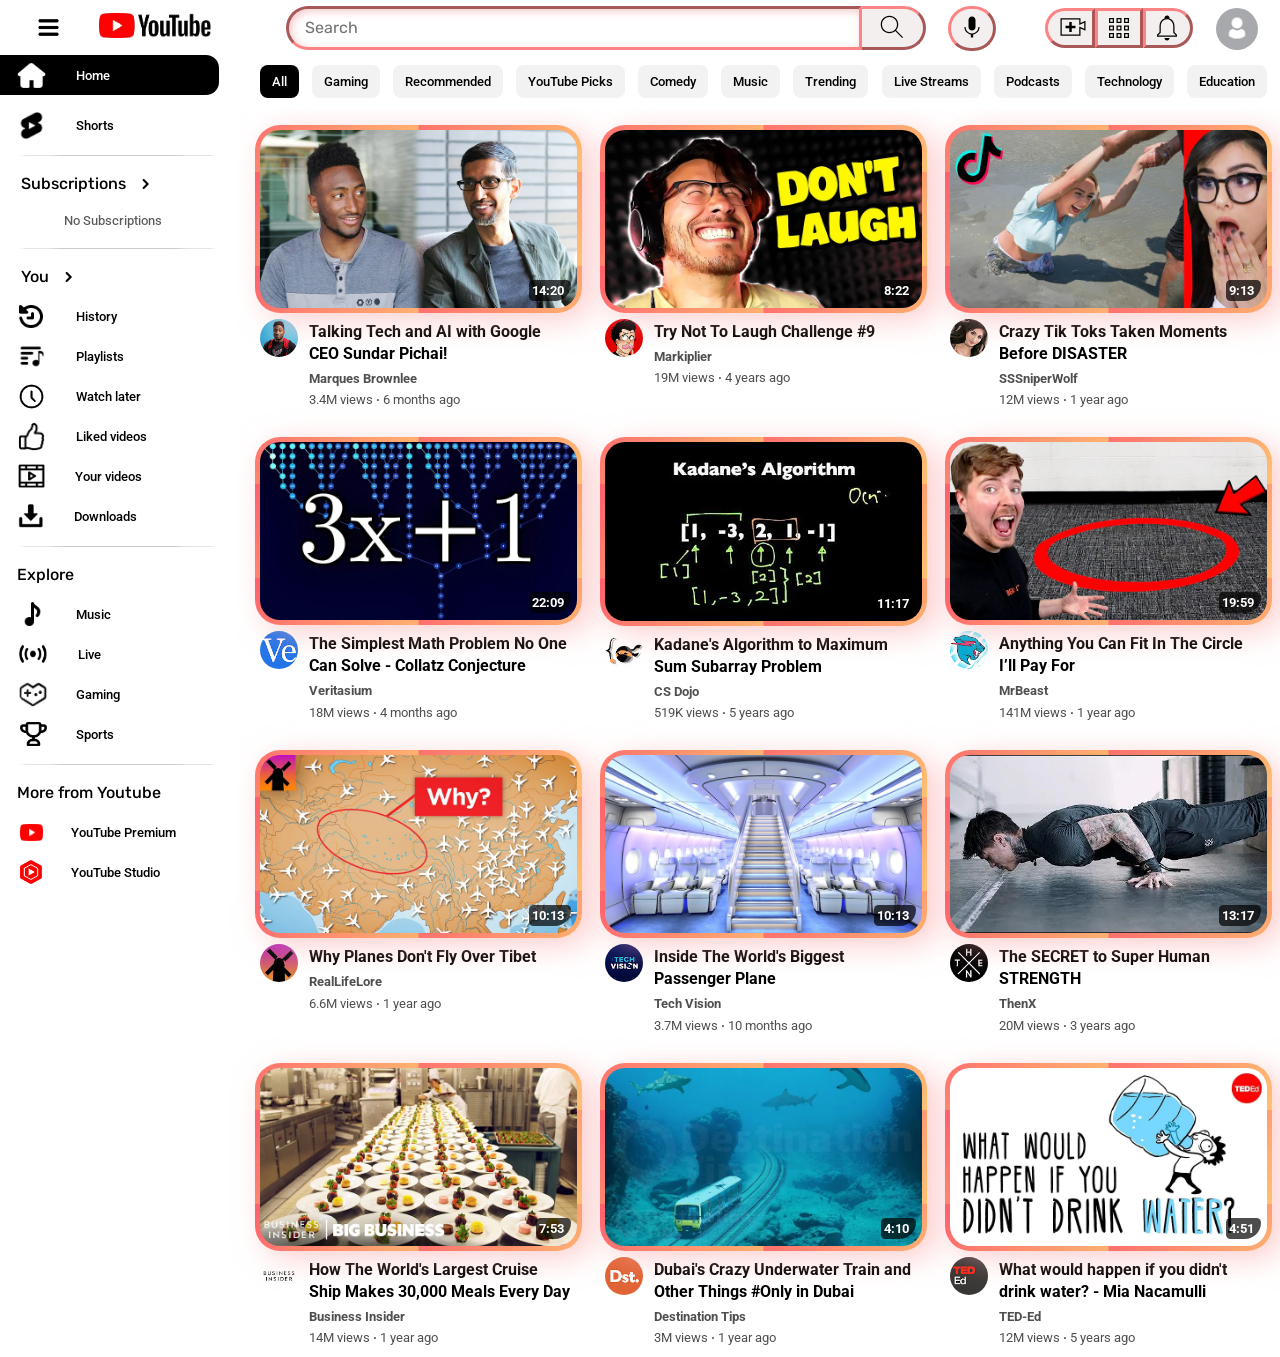
==== commit 4308c6b9: "commit" ====
--- a/index.html
+++ b/index.html
@@ -549,7 +549,125 @@
     </section>
   </main>
 
-  <nav class="mobile-nav"></nav>
+  <nav class="mobile-nav">
+    <div class="channel-container-mobile">
+      <button class="my-channel-button-mobile">
+        <img class="my-channel-icon-mobile" src="channel_pfp/my-channel.png">
+      </button>
+      <p class="channel-mobile-p">You</p>
+
+      <div class="channel-items">
+
+        <div class="channel-info">
+          <img class="my-channel-icon2" src="channel_pfp/my-channel.png">
+          <div class="user-texts">
+            <b class="user-text">Hi, User</b>
+            <b class="user-text2">@default_handle</b>
+            <b class="view-channel">View Channel</b>
+          </div>
+          <div class="divider-channel">
+            <hr class="channel-divider">
+          </div>
+        </div>
+
+        <div class="channel-buttons">
+          <button class="google-account-button">
+            <img class="google-account" src="icons/google-icon.png"> Google Account
+          </button>
+
+          <a href="https://youtube.com/channel_switcher">
+            <button class="switch-account-button">
+            <img class="switch-account" src="icons/switch-account.png">
+            Switch Account
+            <img class="right-arrow" src="icons/right-arrow.png">
+          </button>
+          </a>
+
+          <button class="sign-out-button">
+            <img class="sign-out" src="icons/sign-out.png"> Sign Out
+          </button>
+
+          <div class="divider">
+            <hr class="section-divider">
+          </div>
+          <a href="https://studio.youtube.com/channel/">
+            <button class="youtube-studio-button">
+              <img class="youtube-studio" src="icons/youtube-studio.png"> YouTube Studio
+            </button>
+          </a>
+
+          <a href="https://www.youtube.com/paid_memberships?ybp=mAEK">
+            <button class="purchases-memberships-button">
+              <img class="purchases-memberships" src="icons/purchases-memberships.png">
+              Purchases & Memberships
+            </button>
+          </a>
+
+          <div class="divider">
+            <hr class="section-divider">
+          </div>
+
+          <a href="https://myaccount.google.com/u/0/yourdata/youtube?hl=en">
+            <button class="your-data-button">
+              <img class="your-data" src="icons/your-data.png"> Your Data In YouTube
+            </button>
+          </a>
+
+          <button class="appearence-button">
+            <img class="appearence" src="icons/appearence.png">
+            Appearence: Light
+            <img class="right-arrow2" src="icons/right-arrow.png">
+          </button>
+
+          <button class="display-lang-button">
+            <img class="display-lang" src="icons/display-lang.png">
+            Display Language: English
+            <img class="right-arrow3" src="icons/right-arrow.png">
+          </button>
+
+          <button class="restricted-mode-button">
+            <img class="restricted-mode" src="icons/restricted-mode.png">
+            Restricted Mode: Off
+            <img class="right-arrow4" src="icons/right-arrow.png">
+          </button>
+
+          <button class="location-button">
+            <img class="location" src="icons/location.png">
+            Location: Egypt
+            <img class="right-arrow5" src="icons/right-arrow.png">
+          </button>
+
+          <button class="keyboard-shortcuts-button">
+            <img class="keyboard-shortcuts" src="icons/keyboard.png">
+            Keyboard Shortcuts
+          </button>
+
+          <div class="divider">
+            <hr class="section-divider">
+          </div>
+
+          <a href="https://www.youtube.com/account">
+            <button class="settings-button">
+              <img class="settings" src="icons/settings.png"> Settings
+            </button>
+          </a>
+
+          <div class="divider">
+            <hr class="section-divider">
+          </div>
+
+          <button class="help-button">
+            <img class="help" src="icons/help.png"> Help
+          </button>
+
+          <button class="feedback-button">
+            <img class="feedback" src="icons/feedback.png"> Send Feedback
+          </button>
+        </div>
+
+      </div>
+    </div>
+  </nav>
 
   <script>
     const channelContainer = document.querySelector('.channel-container');
--- a/styles/general.css
+++ b/styles/general.css
@@ -45,7 +45,7 @@
   margin-bottom: 17px;
   padding-left: 40px;
   z-index: 900;
-  top: 55px;
+  top: 54px;
   transform: translateY(-15px);
   left: 219px;
   right: 0;
--- a/styles/header.css
+++ b/styles/header.css
@@ -1086,7 +1086,14 @@
   content: url("../icons/feedback\ -\ white.png");
 }
 
-@media (max-width: 650px) {
+.mobile-nav {
+  display: none;
+  visibility: hidden;
+}
+
+/* Mobile Display Changes */
+
+@media (max-width: 700px) {
   .header {
     padding-left: 0;
   }
@@ -1149,8 +1156,8 @@
     border: none;
     padding: 3px 3.4px;
     background-color: white;
-    margin-right: 15px;
     border-radius: 100%;
+    margin: 0;
     margin-top: 1px;
     transition: background-color 0.3s ease-in-out,
                 filter 0.3s ease-in-out;
@@ -1179,4 +1186,64 @@
   .channel-items {
     height: 520px;
   }
+
+  .header {
+    padding-right: 10px;
+  }
+
+  .my-channel-icon {
+    visibility: hidden;
+    display: none;
+  }
+
+  .channel-container-mobile {
+    display: inline-block;
+    visibility: visible;
+  }
+
+  .my-channel-button-mobile {
+    background-color: inherit;
+    width: fit-content;
+    border: none;
+  }
+
+  .my-channel-icon-mobile {
+    border-radius: 100%;
+    width: 30.5px;
+    margin: 0;
+    padding: 0;
+    height: 30px;
+    transition: box-shadow 0.2s ease-in-out;
+  }
+
+  .my-channel-icon-mobile:hover {
+    box-shadow: 0px 0px 15px rgba(0, 0, 0, 0.3);
+    cursor: pointer;
+  }
+
+  .channel-mobile-p {
+    visibility: visible;
+    font-family: Roboto, Rubik, Arial, sans-serif;
+    place-self: center;
+    margin: 0;
+    padding: 0;
+    padding-right: 5px;
+    font-size: 13.7px;
+    font-weight: bolder;
+  }
+
+  .mobile-nav {
+    display: grid;
+    justify-content: right;
+    grid-template-columns: 47px;
+    align-items: center;
+    position: fixed;
+    visibility: visible;
+    background-color: rgb(250, 250, 250);
+    height: 55px;
+    bottom: 0;
+    left: 0;
+    right: 0;
+    z-index: 1000;
+  }
 }
--- a/styles/video.css
+++ b/styles/video.css
@@ -122,7 +122,7 @@
   }
 }
 
-@media (max-width: 700px) {
+@media (max-width: 768px) {
   .video-grid {
     grid-template-columns: 1fr;
   }
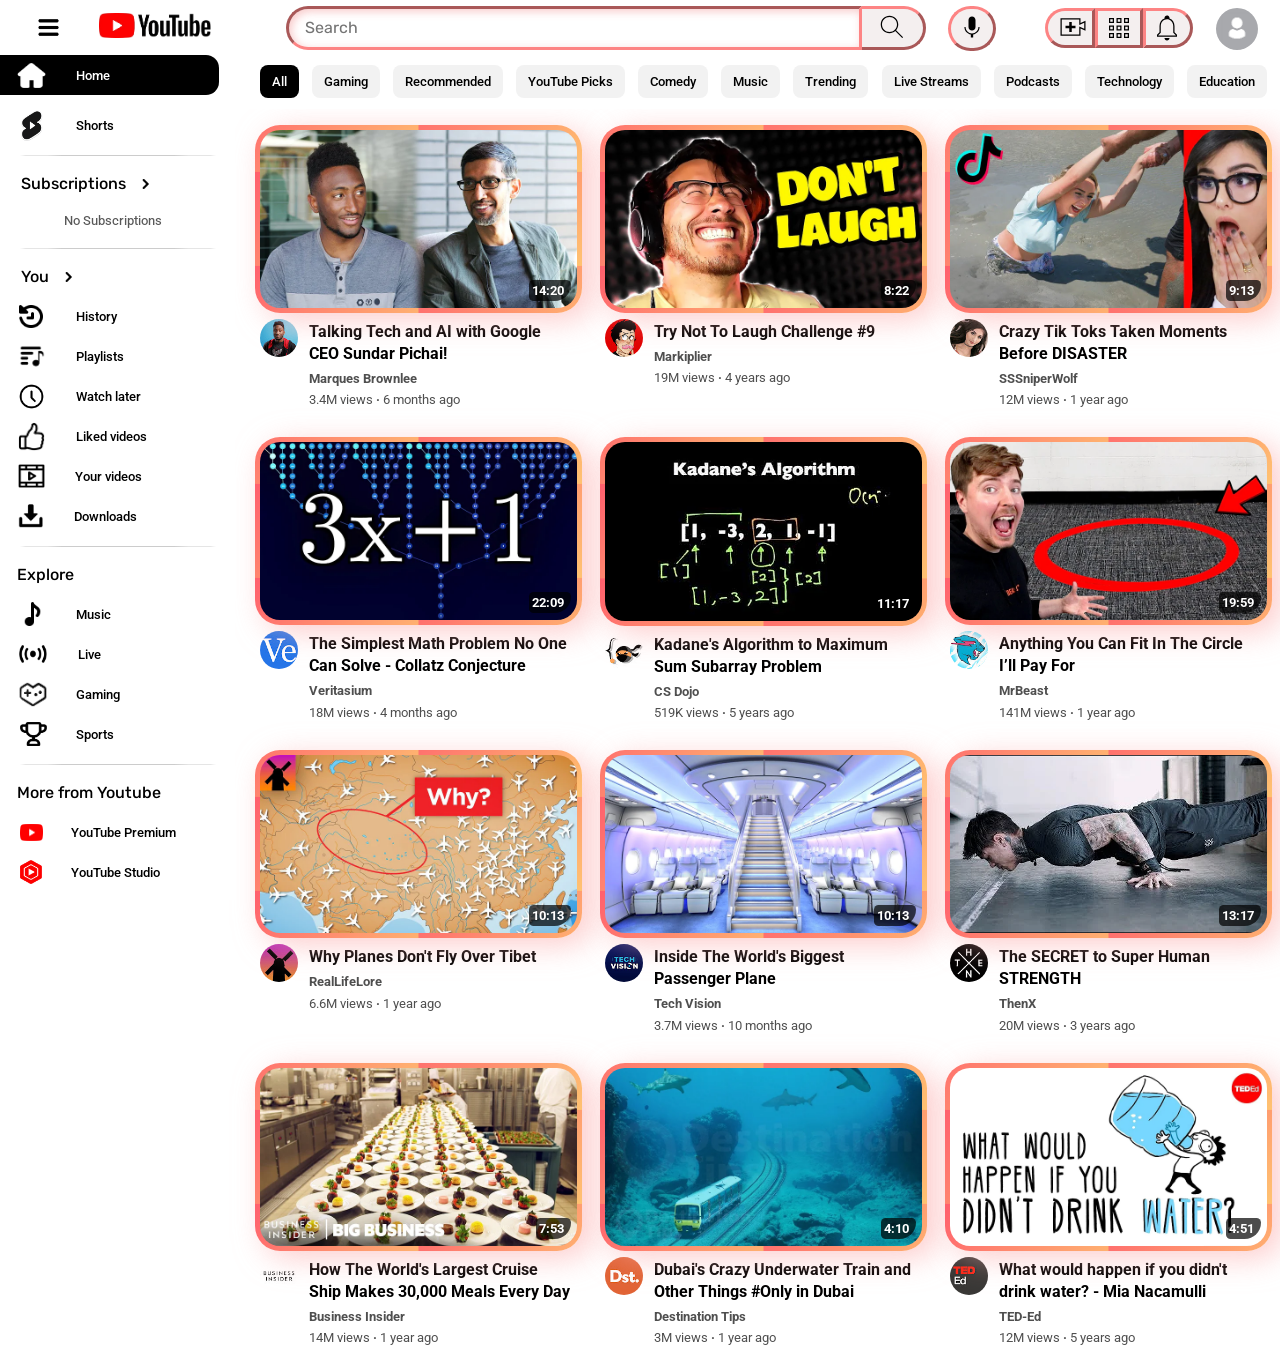
==== commit 951bf159: "commit" ====
--- a/index.html
+++ b/index.html
@@ -14,6 +14,9 @@
   <link rel="stylesheet" href="styles/header.css">
   <link rel="stylesheet" href="styles/sidebar.css">
   <link rel="stylesheet" href="styles/video.css">
+  <link rel="preconnect" href="https://fonts.googleapis.com">
+  <link rel="preconnect" href="https://fonts.gstatic.com" crossorigin>
+  <link href="https://fonts.googleapis.com/css2?family=Google+Sans:ital,opsz,wght@0,17..18,400..700;1,17..18,400..700&family=Inter:ital,opsz,wght@0,14..32,100..900;1,14..32,100..900&family=Nunito:ital,wght@0,200..1000;1,200..1000&family=Rubik:ital,wght@0,300..900;1,300..900&display=swap" rel="stylesheet">
   <link rel="icon" type="image/png" href="favicon.png">
 </head>
 <body>
@@ -550,11 +553,32 @@
   </main>
 
   <nav class="mobile-nav">
+    <div class="home-container-mobile">
+      <img class="home-mobile" src="icons/home.png">
+      <p>Home</p>
+    </div>
+
+    <div class="shorts-container-mobile">
+      <img class="shorts-mobile" src="icons/shorts.png">
+      <p>Shorts</p>
+    </div>
+
+    <div class="create-container-mobile">
+      <p>+</p>
+    </div>
+
+    <div class="subscriptions-mobile-button">
+      <a href="https://www.youtube.com/feed/subscriptions">
+        <img class="subscriptions-mobile" src="icons/subscriptions.png">
+        <p class="subscriptions-p-mobile">Subscriptions</p>
+      </a>
+    </div>
+
     <div class="channel-container-mobile">
       <button class="my-channel-button-mobile">
         <img class="my-channel-icon-mobile" src="channel_pfp/my-channel.png">
+        <p class="channel-mobile-p">You</p>
       </button>
-      <p class="channel-mobile-p">You</p>
 
       <div class="channel-items">
 
@@ -670,18 +694,27 @@
   </nav>
 
   <script>
-    const channelContainer = document.querySelector('.channel-container');
-    const channelIcon = document.querySelector('.my-channel-icon');
-
-    channelIcon.addEventListener('click', e => {
-      e.stopPropagation();
-      channelContainer.classList.toggle('active');
+    const containers = document.querySelectorAll(
+      '.channel-container, .channel-container-mobile'
+    );
+
+    containers.forEach(container => {
+      const button = container.querySelector('button');
+
+      if (!button) return;
+
+      button.addEventListener('click', function (e) {
+        e.stopPropagation();
+        container.classList.toggle('active');
+      });
     });
 
-    document.addEventListener('click', e => {
-      if (!channelContainer.contains(e.target)) {
-        channelContainer.classList.remove('active');
-      }
+    document.addEventListener('click', function (e) {
+      containers.forEach(container => {
+        if (!container.contains(e.target)) {
+          container.classList.remove('active');
+        }
+      });
     });
   </script>
 
--- a/styles/header.css
+++ b/styles/header.css
@@ -1094,6 +1094,10 @@
 /* Mobile Display Changes */
 
 @media (max-width: 700px) {
+  * {
+    scrollbar-width: none;
+  }
+
   .header {
     padding-left: 0;
   }
@@ -1183,10 +1187,6 @@
     max-width: 0;
   }
 
-  .channel-items {
-    height: 520px;
-  }
-
   .header {
     padding-right: 10px;
   }
@@ -1197,22 +1197,31 @@
   }
 
   .channel-container-mobile {
-    display: inline-block;
+    position: relative;
+    display: flex;
+    justify-content: center;
     visibility: visible;
   }
 
   .my-channel-button-mobile {
     background-color: inherit;
     width: fit-content;
+    display: flex;
+    flex-direction: column;
+    justify-content: center;
     border: none;
+  }
+
+  .my-channel-button-mobile p {
+    padding-right: 0.3px !important;
   }
 
   .my-channel-icon-mobile {
     border-radius: 100%;
-    width: 30.5px;
+    width: 28px;
     margin: 0;
     padding: 0;
-    height: 30px;
+    height: 28px;
     transition: box-shadow 0.2s ease-in-out;
   }
 
@@ -1221,21 +1230,20 @@
     cursor: pointer;
   }
 
-  .channel-mobile-p {
+  .mobile-nav p {
     visibility: visible;
     font-family: Roboto, Rubik, Arial, sans-serif;
-    place-self: center;
+    color: black;
     margin: 0;
-    padding: 0;
-    padding-right: 5px;
-    font-size: 13.7px;
-    font-weight: bolder;
+    padding: 2px 0px;
+    padding-top: 4px;
+    font-size: 10px;
+    font-weight: 400;
   }
 
   .mobile-nav {
-    display: grid;
-    justify-content: right;
-    grid-template-columns: 47px;
+    display: flex;
+    justify-content: space-evenly;
     align-items: center;
     position: fixed;
     visibility: visible;
@@ -1246,4 +1254,121 @@
     right: 0;
     z-index: 1000;
   }
+
+  .mobile-nav .channel-container-mobile .channel-items {
+    position: fixed;
+    bottom: 60px;
+    right: 10px;
+    top: auto;
+    max-height: 60vh;
+    max-width: 80%;
+  }
+
+  .channel-container.active .channel-items,
+  .channel-container-mobile.active .channel-items {
+    opacity: 1;
+    visibility: visible;
+    transform: translateY(0);
+  }
+
+  .subscriptions-mobile-button {
+    position: relative;
+    width: fit-content;
+    display: flex;
+    visibility: visible;
+  }
+
+  .subscriptions-mobile-button a {
+    display: flex;
+    flex-direction: column;
+    justify-content: center;
+  }
+
+  .subscriptions-mobile {
+    place-self: center;
+    width: 25px;
+    height: 27px;
+    transition: opacity 0.2s ease-in-out;
+  }
+
+  .subscriptions-mobile:hover {
+    opacity: 0.6;
+    cursor: pointer;
+  }
+
+  .create-container-mobile {
+    position: relative;
+    width: fit-content;
+    height: 42px;
+    display: flex;
+    visibility: visible;
+    justify-self: center;
+    flex-direction: column;
+    background-color: rgb(235, 235, 235);
+    padding: 0px 12px;
+    margin: 5px 0 !important;
+    border-radius: 100%;
+  }
+
+  .create-container-mobile p {
+    font-family: Nuntic;
+    color: black;
+    font-size: 35px;
+    font-weight: 530;
+    padding: 1px 0 !important;
+  }
+
+  .shorts-container-mobile {
+    position: relative;
+    width: fit-content;
+    display: flex;
+    flex-direction: column;
+    justify-content: center;
+    visibility: visible;
+  }
+
+  .shorts-mobile {
+    width: 34px;
+    height: 30px;
+    margin: 0 !important;
+    padding: 0 !important;
+    transition: filter 0.2s ease-in-out;
+  }
+
+  .shorts-container-mobile p {
+    padding-left: 3px;
+    padding-bottom: 3.5px;
+  }
+
+  .shorts-mobile:hover {
+    filter: invert(1);
+    cursor: pointer;
+  }
+
+  .home-container-mobile {
+    position: relative;
+    width: fit-content;
+    display: flex;
+    flex-direction: column;
+    justify-content: center;
+    visibility: visible;
+  }
+
+  .home-container-mobile p {
+    padding: 0 !important;
+    padding-top: 5.5px !important; 
+    padding-left: 0.6px !important;
+  }
+
+  .home-mobile {
+    width: 29px;
+    height: 25px;
+    margin: 0 !important;
+    transition: opacity 0.2s ease-in-out;
+  }
+
+  .home-mobile:hover {
+    opacity: 0.6;
+    cursor: pointer;
+  }
 }
--- a/styles/sidebar.css
+++ b/styles/sidebar.css
@@ -65,7 +65,7 @@
 
 .sidebar_shorts {
   width: 29px;
-  height: 29px;
+  height: 31px;
   margin-right: 30px;
   margin-left: 10px;
   transition: filter 0.3s ease-in-out
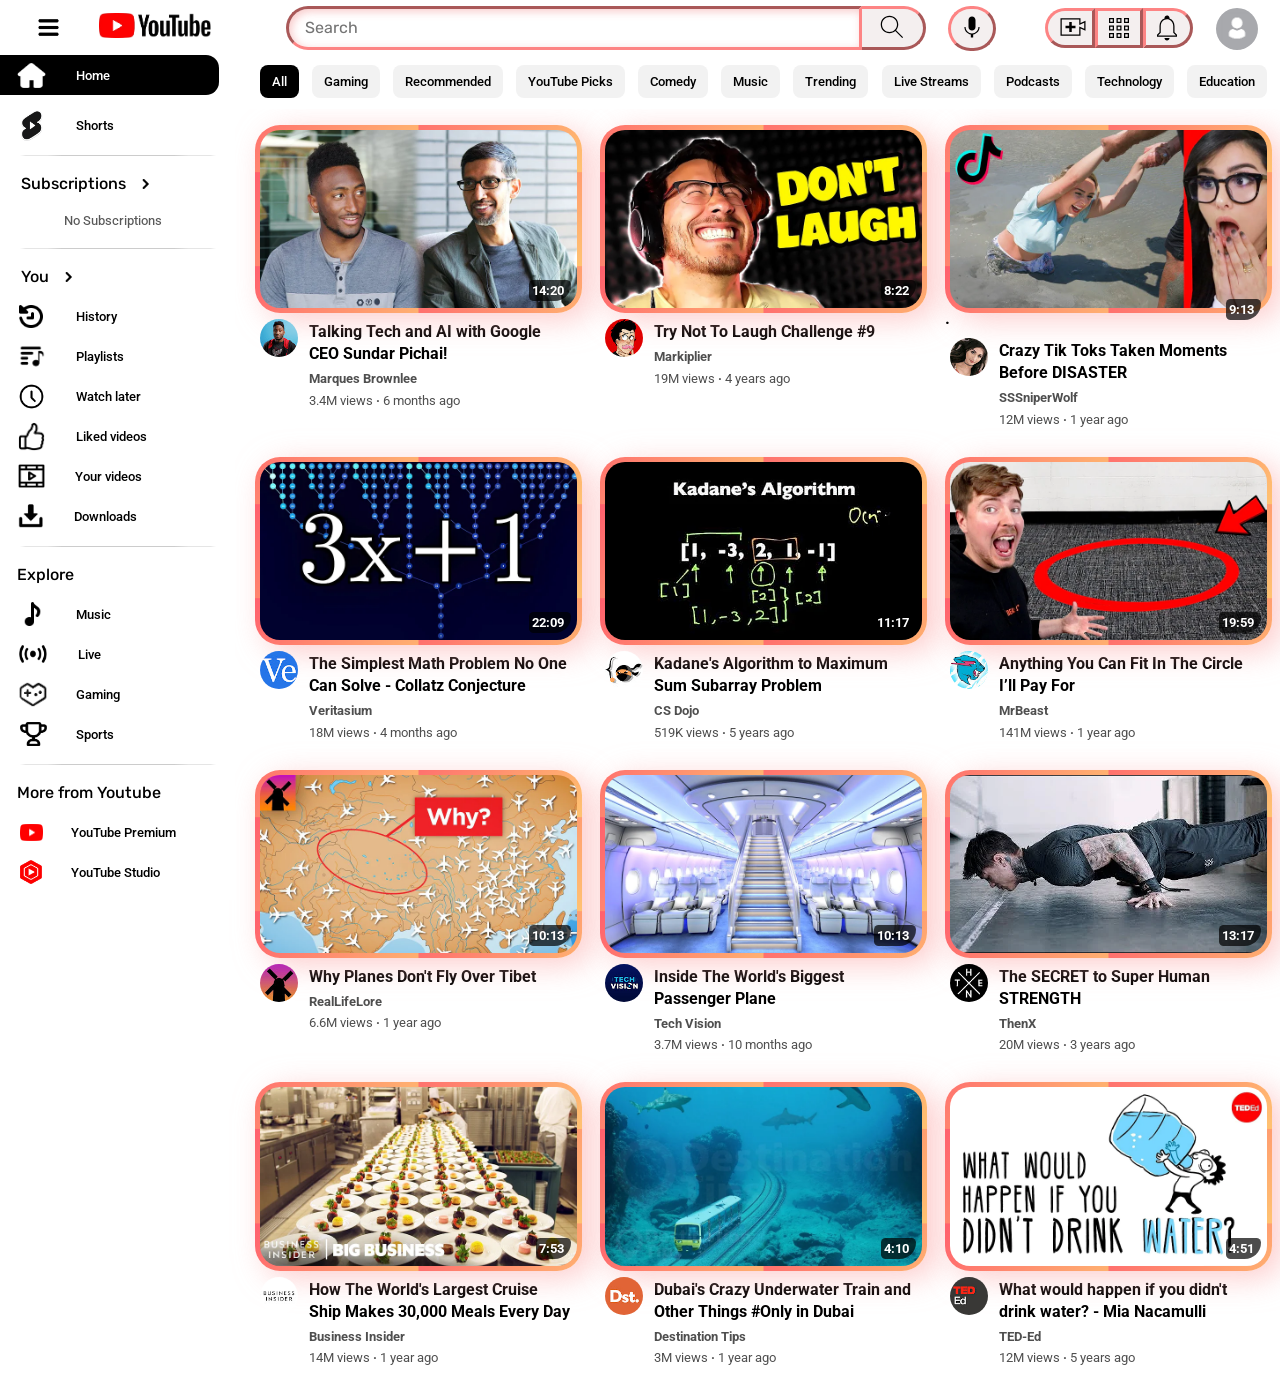
==== commit c237179c: "commit" ====
--- a/index.html
+++ b/index.html
@@ -17,6 +17,9 @@
   <link rel="preconnect" href="https://fonts.googleapis.com">
   <link rel="preconnect" href="https://fonts.gstatic.com" crossorigin>
   <link href="https://fonts.googleapis.com/css2?family=Google+Sans:ital,opsz,wght@0,17..18,400..700;1,17..18,400..700&family=Inter:ital,opsz,wght@0,14..32,100..900;1,14..32,100..900&family=Nunito:ital,wght@0,200..1000;1,200..1000&family=Rubik:ital,wght@0,300..900;1,300..900&display=swap" rel="stylesheet">
+  <link rel="preconnect" href="https://fonts.googleapis.com">
+  <link rel="preconnect" href="https://fonts.gstatic.com" crossorigin>
+  <link href="https://fonts.googleapis.com/css2?family=Google+Sans:ital,opsz,wght@0,17..18,400..700;1,17..18,400..700&family=Inter:ital,opsz,wght@0,14..32,100..900;1,14..32,100..900&family=Nunito:ital,wght@0,200..1000;1,200..1000&family=Playpen+Sans+Thai:wght@100..800&family=Rubik:ital,wght@0,300..900;1,300..900&display=swap" rel="stylesheet">
   <link rel="icon" type="image/png" href="favicon.png">
 </head>
 <body>
@@ -328,9 +331,14 @@
             <div class="video-time_length">14:20</div>
           </div>
           <div class="video-info-grid">
-            <div class="channel">
-              <img class="pfp" src="channel_pfp/channel-1.jpeg" alt="Marques Brownlee">
-            </div>
+            <a href="https://www.youtube.com/@mkbhd" class="channel">
+              <img class="pfp" src="channel_pfp/channel-1.jpeg" alt="Marques Brownlee"> 
+              <div class="channel-tooltip">
+                <img class="pfp" src="channel_pfp/channel-1.jpeg" alt="Marques Brownlee">
+                <h3>Marques Brownlee</h3>
+                <p>@mkbhd <b>·</b> 20.8M subscribers <b>·</b> 1.8K videos</p> 
+              </div>
+            </a>
             <div class="video-info">
               <p class="video-text">Talking Tech and AI with Google CEO Sundar Pichai!</p>
               <p class="video-author">Marques Brownlee</p>
@@ -347,9 +355,14 @@
             <div class="video-time_length">8:22</div>
           </div>
           <div class="video-info-grid">
-            <div class="channel">
+            <a href="https://www.youtube.com/@markiplier" class="channel">
               <img class="pfp" src="channel_pfp/channel-2.jpeg" alt="Markiplier">
-            </div>
+              <div class="channel-tooltip">
+                <img class="pfp" src="channel_pfp/channel-2.jpeg" alt="Markiplier">
+                <h3>Markiplier</h3>
+                <p>@markiplier <b>·</b> 38.5M subscribers <b>·</b> 5.8K videos</p> 
+              </div>
+            </a>
             <div class="video-info">
               <p class="video-text">Try Not To Laugh Challenge #9</p>
               <p class="video-author">Markiplier</p>
@@ -362,13 +375,18 @@
           <div class="thumbnail-row">
             <a href="https://www.youtube.com/watch?v=FgjPQQeTh1w">
               <img class="thumbnail" src="thumbnails/thumbnail-3.webp" alt="Crazy Tik Toks Taken Moments Before DISASTER">
-            </a>
+            </a><b>·</b>
             <div class="video-time_length">9:13</div>
           </div>
           <div class="video-info-grid">
-            <div class="channel">
+            <a href="https://www.youtube.com/@SSSniperWolf" class="channel">
               <img class="pfp" src="channel_pfp/channel-3.jpeg" alt="SSSniperWolf">
-            </div>
+              <div class="channel-tooltip">
+                <img class="pfp" src="channel_pfp/channel-3.jpeg" alt="SSSniperWolf">
+                <h3>SSSniperWolf</h3>
+                <p>@SSSniperWolf <b>·</b> 35.1M subscribers <b>·</b> 3.9K videos</p> 
+              </div>
+            </a>
             <div class="video-info">
               <p class="video-text">Crazy Tik Toks Taken Moments Before DISASTER</p>
               <p class="video-author">SSSniperWolf</p>
@@ -385,9 +403,14 @@
             <div class="video-time_length">22:09</div>
           </div>
           <div class="video-info-grid">
-            <div class="channel">
+            <a href="https://www.youtube.com/@veritasium" class="channel">
               <img class="pfp" src="channel_pfp/channel-4.jpeg" alt="Veritasium">
-            </div>
+              <div class="channel-tooltip">
+                <img class="pfp" src="channel_pfp/channel-4.jpeg" alt="Veritasium">
+                <h3>Veritasium</h3>
+                <p>@veritasium <b>·</b> 20.4M subscribers <b>·</b> 489 videos</p> 
+              </div>
+            </a>
             <div class="video-info">
               <p class="video-text">The Simplest Math Problem No One Can Solve - Collatz Conjecture</p>
               <p class="video-author">Veritasium</p>
@@ -404,9 +427,14 @@
             <div class="video-time_length">11:17</div>
           </div>
           <div class="video-info-grid">
-            <div class="channel">
+            <a href="https://www.youtube.com/@CSDojo" class="channel">
               <img class="pfp" src="channel_pfp/channel-5.jpeg" alt="CS Dojo">
-            </div>
+              <div class="channel-tooltip">
+                <img class="pfp" src="channel_pfp/channel-5.jpeg" alt="CS Dojo">
+                <h3>CS Dojo</h3>
+                <p>@CSDojo <b>·</b> 1.95M subscribers <b>·</b> 114 videos</p> 
+              </div>
+            </a>
             <div class="video-info">
               <p class="video-text">Kadane's Algorithm to Maximum Sum Subarray Problem</p>
               <p class="video-author">CS Dojo</p>
@@ -423,9 +451,14 @@
             <div class="video-time_length">19:59</div>
           </div>
           <div class="video-info-grid">
-            <div class="channel">
+            <a href="https://www.youtube.com/@mrbeast" class="channel">
               <img class="pfp" src="channel_pfp/channel-6.jpeg" alt="MrBeast">
-            </div>
+              <div class="channel-tooltip">
+                <img class="pfp" src="channel_pfp/channel-6.jpeg" alt="MrBeast">
+                <h3>MrBeast</h3>
+                <p>@MrBeast <b>·</b> 471M subscribers <b>·</b> 956 videos</p> 
+              </div>
+            </a>
             <div class="video-info">
               <p class="video-text">Anything You Can Fit In The Circle I’ll Pay For</p>
               <p class="video-author">MrBeast</p>
@@ -442,9 +475,14 @@
             <div class="video-time_length">10:13</div>
           </div>
           <div class="video-info-grid">
-            <div class="channel">
+            <a href="https://www.youtube.com/reallifelore" class="channel">
               <img class="pfp" src="channel_pfp/channel-7.jpeg" alt="RealLifeLore">
-            </div>
+              <div class="channel-tooltip">
+                <img class="pfp" src="channel_pfp/channel-7.jpeg" alt="RealLifeLore">
+                <h3>RealLifeLore</h3>
+                <p>@RealLifeLore <b>·</b> 7.9M subscribers <b>·</b> 481 videos</p> 
+              </div>
+            </a>
             <div class="video-info">
               <p class="video-text">Why Planes Don't Fly Over Tibet</p>
               <p class="video-author">RealLifeLore</p>
@@ -461,9 +499,14 @@
             <div class="video-time_length">10:13</div>
           </div>
           <div class="video-info-grid">
-            <div class="channel">
+            <a href="https://www.youtube.com/@adin" class="channel">
               <img class="pfp" src="channel_pfp/channel-8.jpeg" alt="Tech Vision">
-            </div>
+              <div class="channel-tooltip">
+                <img class="pfp" src="channel_pfp/channel-8.jpeg" alt="Tech Vision">
+                <h3>Tech Vision</h3>
+                <p>@adin <b>·</b> 845K subscribers <b>·</b> 212 videos</p> 
+              </div>
+            </a>
             <div class="video-info">
               <p class="video-text">Inside The World's Biggest Passenger Plane</p>
               <p class="video-author">Tech Vision</p>
@@ -480,9 +523,14 @@
             <div class="video-time_length">13:17</div>
           </div>
           <div class="video-info-grid">
-            <div class="channel">
+            <a href="https://www.youtube.com/@OFFICIALTHENXSTUDIOS" class="channel">
               <img class="pfp" src="channel_pfp/channel-9.jpeg" alt="ThenX">
-            </div>
+              <div class="channel-tooltip">
+                <img class="pfp" src="channel_pfp/channel-9.jpeg" alt="ThenX">
+                <h3>ThenX</h3>
+                <p>@OFFICIALTHENXSTUDIOS <b>·</b> 7.83M subscribers <b>·</b> 568 videos</p> 
+              </div>
+            </a>
             <div class="video-info">
               <p class="video-text">The SECRET to Super Human STRENGTH</p>
               <p class="video-author">ThenX</p>
@@ -499,9 +547,14 @@
             <div class="video-time_length">7:53</div>
           </div>
           <div class="video-info-grid">
-            <div class="channel">
+            <a href="https://www.youtube.com/businessinsider" class="channel">
               <img class="pfp" src="channel_pfp/channel-10.jpeg" alt="Business Insider">
-            </div>
+              <div class="channel-tooltip">
+                <img class="pfp" src="channel_pfp/channel-10.jpeg" alt="Business Insider">
+                <h3>Business Insider</h3>
+                <p>@Businessinsider <b>·</b> 10.4M subscribers <b>·</b> 7.7K videos</p> 
+              </div>
+            </a>
             <div class="video-info">
               <p class="video-text">How The World's Largest Cruise Ship Makes 30,000 Meals Every Day</p>
               <p class="video-author">Business Insider</p>
@@ -518,9 +571,14 @@
             <div class="video-time_length">4:10</div>
           </div>
           <div class="video-info-grid">
-            <div class="channel">
+            <a href="https://www.youtube.com/destinationtips" class="channel">
               <img class="pfp" src="channel_pfp/channel-11.jpeg" alt="Destination Tips">
-            </div>
+              <div class="channel-tooltip">
+                <img class="pfp" src="channel_pfp/channel-11.jpeg" alt="Destination Tips">
+                <h3>Destination Tips</h3>
+                <p>@Destinationtips <b>·</b> 281K subscribers <b>·</b> 695 videos</p> 
+              </div>
+            </a>
             <div class="video-info">
               <p class="video-text">Dubai's Crazy Underwater Train and Other Things #Only in Dubai</p>
               <p class="video-author">Destination Tips</p>
@@ -537,9 +595,14 @@
             <div class="video-time_length">4:51</div>
           </div>
           <div class="video-info-grid">
-            <div class="channel">
-              <img class="pfp" src="channel_pfp/channel-12.jpeg" alt="Destination Tips">
-            </div>
+            <a href="https://www.youtube.com/ted-ed" class="channel">
+              <img class="pfp" src="channel_pfp/channel-12.jpeg" alt="TED-Ed">
+              <div class="channel-tooltip">
+                <img class="pfp" src="channel_pfp/channel-12.jpeg" alt="TED-Ed">
+                <h3>TED-Ed</h3>
+                <p>@TEDEd <b>·</b> 22.5M subscribers <b>·</b> 2.3K videos</p> 
+              </div>
+            </a>
             <div class="video-info">
               <p class="video-text">What would happen if you didn't drink water? - Mia Nacamulli</p>
               <p class="video-author">TED-Ed</p>
@@ -554,13 +617,17 @@
 
   <nav class="mobile-nav">
     <div class="home-container-mobile">
-      <img class="home-mobile" src="icons/home.png">
-      <p>Home</p>
+      <a href="https://www.youtube.com/">
+        <img class="home-mobile" src="icons/home.png">
+        <p>Home</p>
+      </a>
     </div>
 
     <div class="shorts-container-mobile">
-      <img class="shorts-mobile" src="icons/shorts.png">
-      <p>Shorts</p>
+      <a href="https://www.youtube.com/shorts/">
+        <img class="shorts-mobile" src="icons/shorts.png">
+        <p>Shorts</p>
+      </a>
     </div>
 
     <div class="create-container-mobile">
--- a/styles/header.css
+++ b/styles/header.css
@@ -1242,8 +1242,8 @@
   }
 
   .mobile-nav {
-    display: flex;
-    justify-content: space-evenly;
+    display: grid;
+    grid-template-columns: repeat(5, 1fr);
     align-items: center;
     position: fixed;
     visibility: visible;
@@ -1255,6 +1255,13 @@
     z-index: 1000;
   }
 
+  .mobile-nav > * {
+    display: flex;
+    flex-direction: column;
+    align-items: center;
+    justify-content: center;
+  }
+
   .mobile-nav .channel-container-mobile .channel-items {
     position: fixed;
     bottom: 60px;
@@ -1273,7 +1280,7 @@
 
   .subscriptions-mobile-button {
     position: relative;
-    width: fit-content;
+    width: 100%;
     display: flex;
     visibility: visible;
   }
@@ -1308,19 +1315,25 @@
     padding: 0px 12px;
     margin: 5px 0 !important;
     border-radius: 100%;
+    transition: filter 0.2s ease-in-out;
+  }
+
+  .create-container-mobile:hover {
+    filter: brightness(0.96);
+    cursor: pointer;
   }
 
   .create-container-mobile p {
     font-family: Nuntic;
     color: black;
     font-size: 35px;
-    font-weight: 530;
+    font-weight: 500;
     padding: 1px 0 !important;
   }
 
   .shorts-container-mobile {
     position: relative;
-    width: fit-content;
+    width: 100%;
     display: flex;
     flex-direction: column;
     justify-content: center;
@@ -1328,16 +1341,19 @@
   }
 
   .shorts-mobile {
-    width: 34px;
-    height: 30px;
+    width: 33px;
+    height: 29px;
     margin: 0 !important;
     padding: 0 !important;
+    margin-top: 2px !important;
+    margin-bottom: 0px !important;
     transition: filter 0.2s ease-in-out;
   }
 
   .shorts-container-mobile p {
-    padding-left: 3px;
-    padding-bottom: 3.5px;
+    padding-left: 1.5px;
+    padding-top: 0 !important;
+    padding-bottom: 1px;
   }
 
   .shorts-mobile:hover {
@@ -1347,7 +1363,7 @@
 
   .home-container-mobile {
     position: relative;
-    width: fit-content;
+    width: 100%;
     display: flex;
     flex-direction: column;
     justify-content: center;
@@ -1356,8 +1372,8 @@
 
   .home-container-mobile p {
     padding: 0 !important;
-    padding-top: 5.5px !important; 
-    padding-left: 0.6px !important;
+    padding-top: 2px !important; 
+    padding-left: 1px !important;
   }
 
   .home-mobile {
--- a/styles/video.css
+++ b/styles/video.css
@@ -1,6 +1,10 @@
 .thumbnail {
   display: block;
+  width: 100%;
   max-width: 100%;
+  height: auto;
+  aspect-ratio: 16 / 9;
+  object-fit: cover;
   border-radius: 25px;
   border: 5px solid transparent;
   box-shadow: 10px 7px 30px rgb(252, 172, 172, 0.6);
@@ -52,6 +56,8 @@
   vertical-align: top;
   margin-left: 5px; 
   margin-top: 6px;
+  position: relative;
+  z-index: 0;
 }
 
 .video-info {
@@ -104,6 +110,42 @@
   row-gap: 28px;
 }
 
+.channel-tooltip {
+  display: none;
+  opacity: 0;
+  position: absolute;
+  top: -70px;
+  left: 30px;
+  transform: translateX(-8px);
+  background-color: #fff;
+  border-radius: 10px;
+  border: 1px solid #ddd;
+  box-shadow: 0 10px 25px rgba(0, 0, 0, 0.2);
+  width: 240px;
+  color: #111;
+  padding: 10px;
+  flex-direction: column;
+  gap: 4px;
+  z-index: 99999;
+}
+
+.channel-tooltip h3 {
+  margin: 0;
+  padding: 0;
+  margin-top: 3px;
+}
+
+.channel-tooltip .pfp {
+  height: 50px;
+  margin-left: 2px;
+  width: 50px;
+}
+
+.channel:hover .channel-tooltip {
+  display: flex;
+  opacity: 1;
+}
+
 @media (max-width: 1150px) {
   .video-grid {
     grid-template-columns: 1fr 1fr;
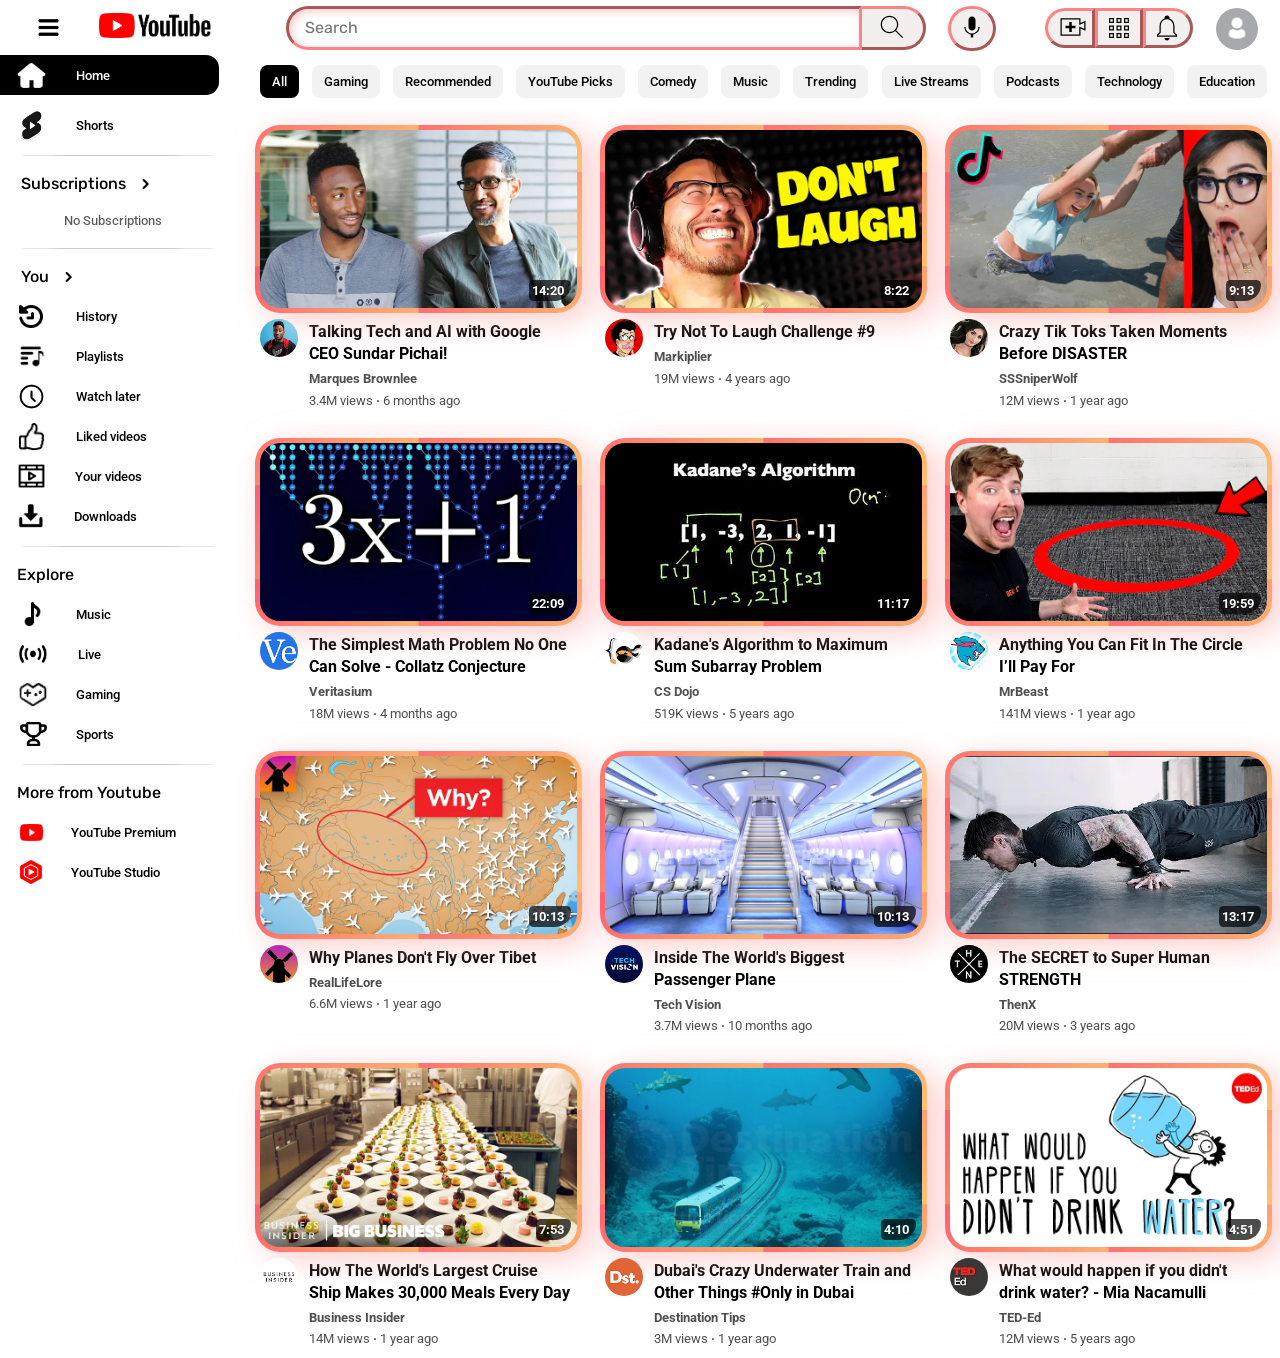
==== commit 0e78a12e: "commit" ====
--- a/index.html
+++ b/index.html
@@ -375,7 +375,7 @@
           <div class="thumbnail-row">
             <a href="https://www.youtube.com/watch?v=FgjPQQeTh1w">
               <img class="thumbnail" src="thumbnails/thumbnail-3.webp" alt="Crazy Tik Toks Taken Moments Before DISASTER">
-            </a><b>·</b>
+            </a>
             <div class="video-time_length">9:13</div>
           </div>
           <div class="video-info-grid">
